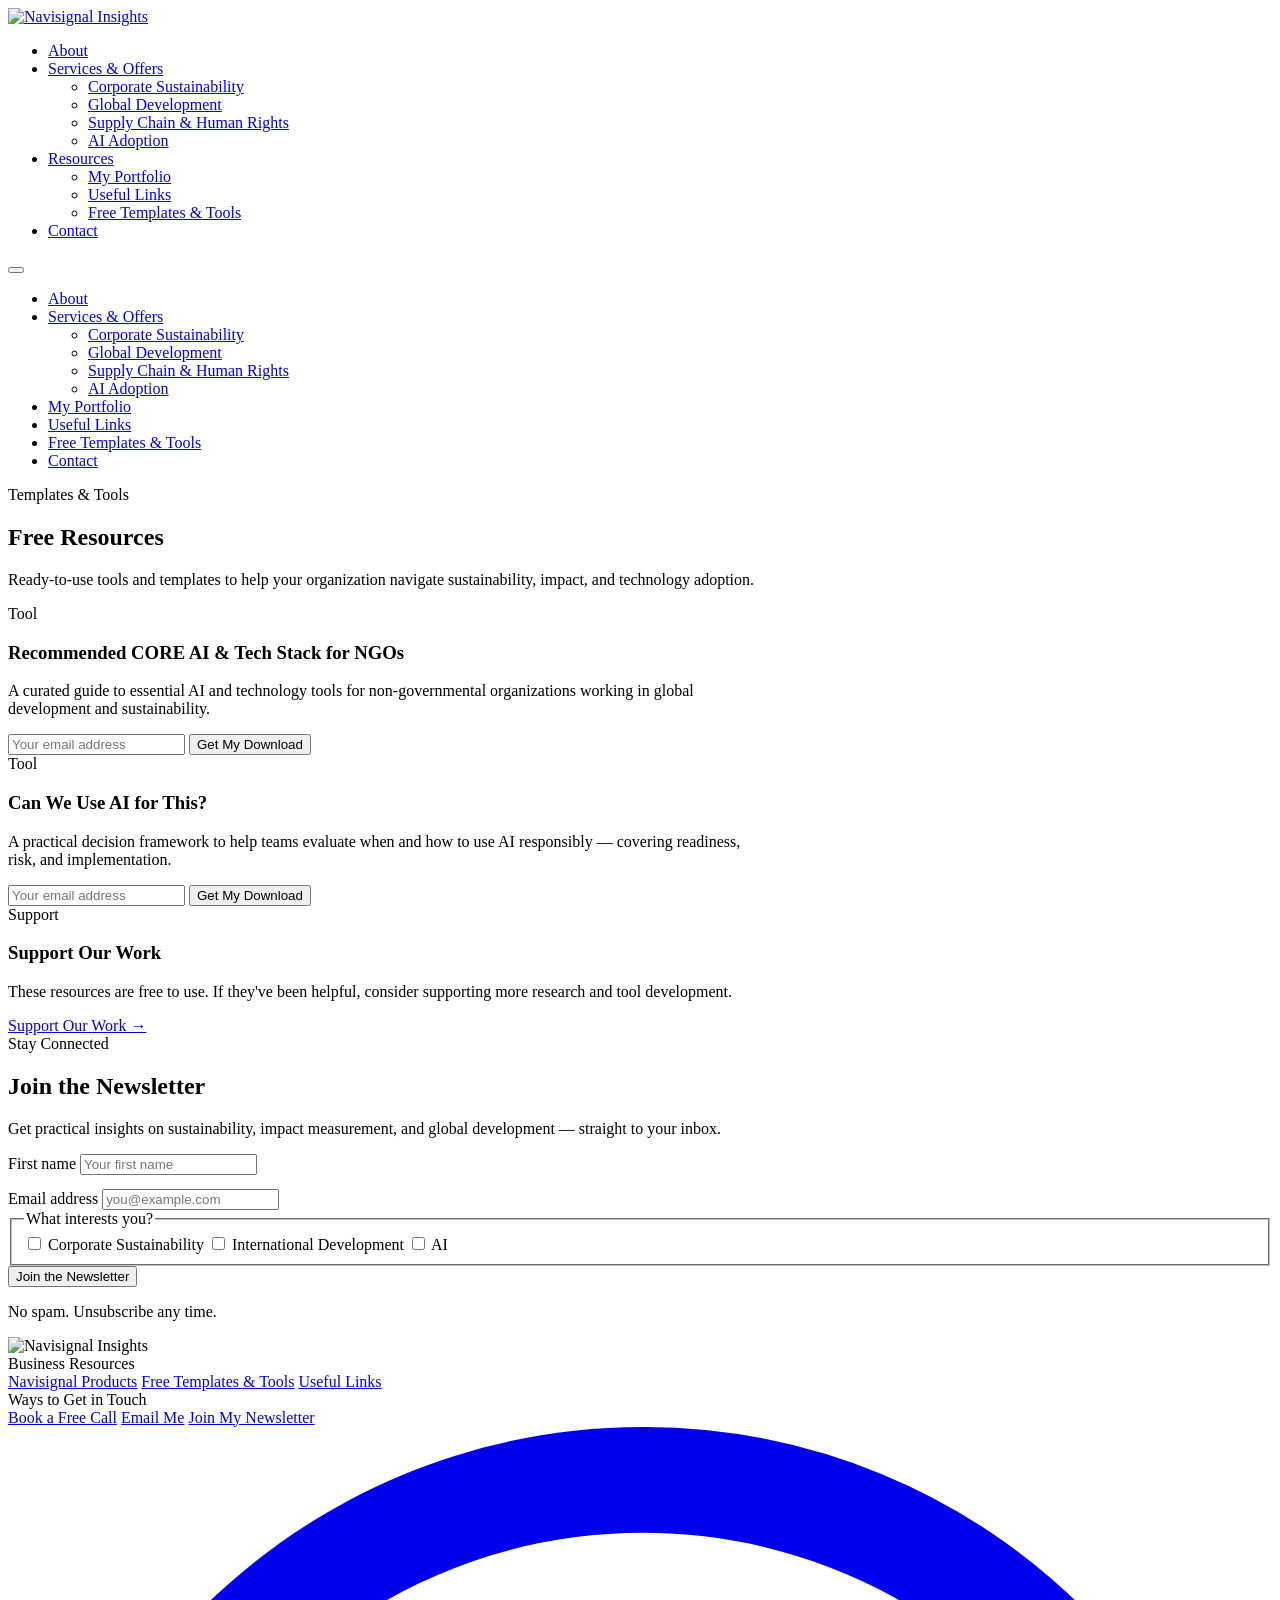
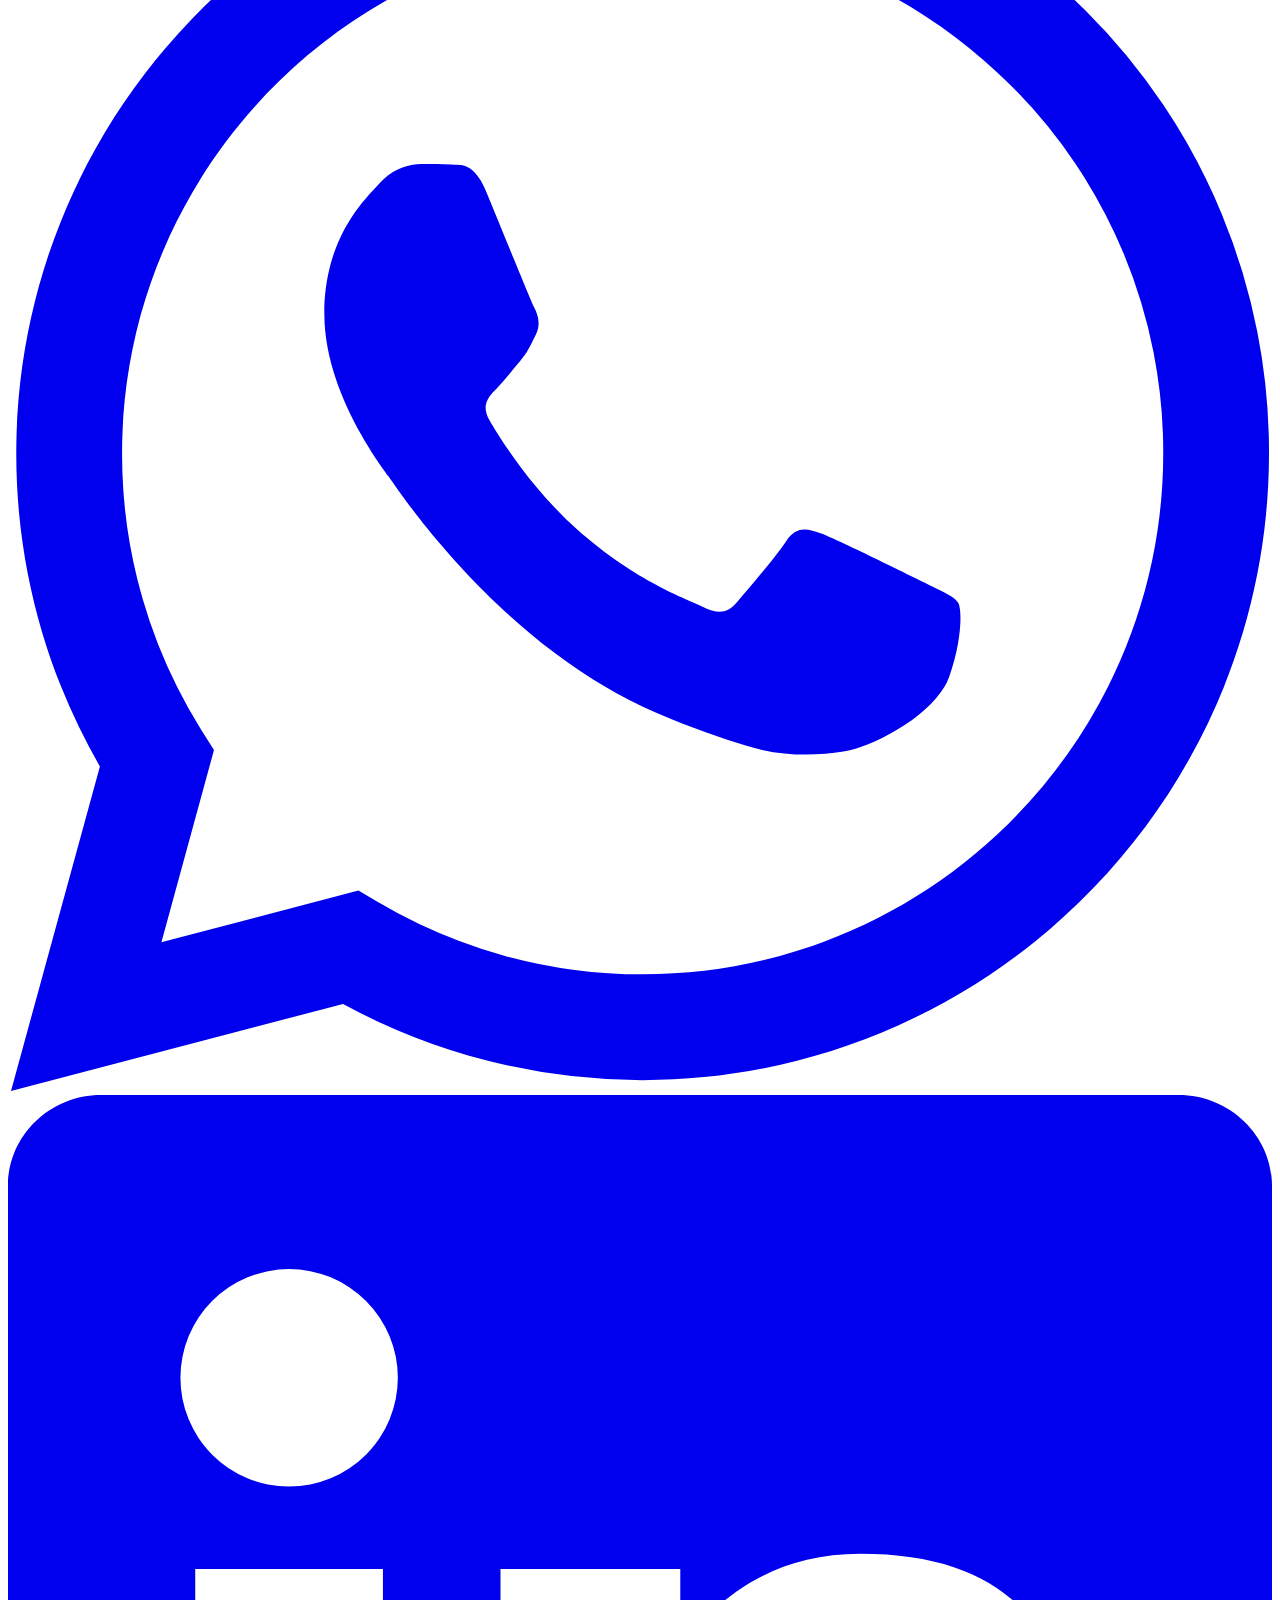
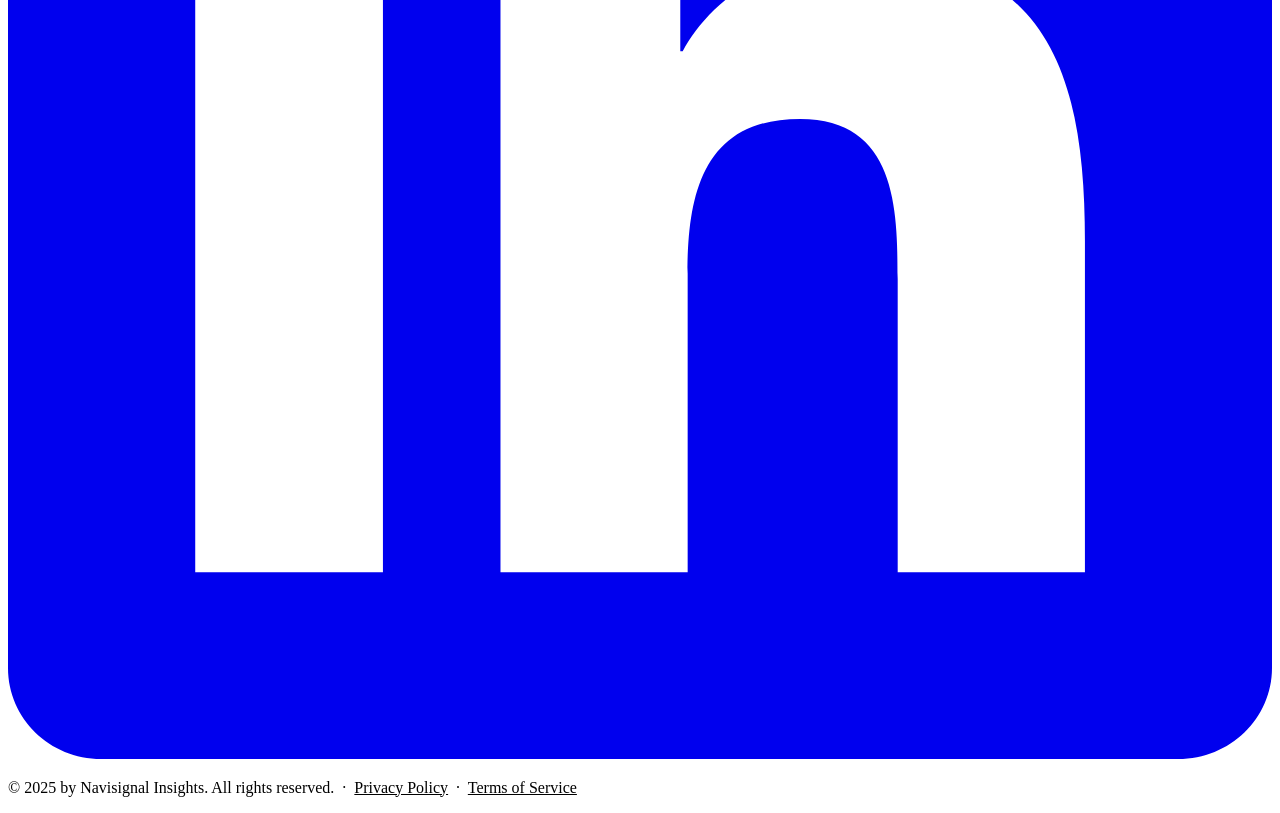
==== free-stuff.html @ 970eef9c "Merge pull request #42 from JGlobetrotter/claude/awesome-albattani-E0vhk Add Schema.org structured d" ====
<!DOCTYPE html>
<html lang="en">
<head>
  <meta charset="UTF-8">
  <link rel="icon" href="assets/navisignal-icon.png" type="image/png">
  <meta name="viewport" content="width=device-width, initial-scale=1.0">
  <title>Free Templates &amp; Tools | Navisignal Insights</title>
  <meta name="description" content="Free sustainability and social impact templates and tools from Navisignal Insights — guides, frameworks, and newsletter.">
  <link rel="canonical" href="https://navisignalinsights.com/free-stuff.html">
  <meta property="og:type" content="website">
  <meta property="og:site_name" content="Navisignal Insights">
  <meta property="og:title" content="Free Templates &amp; Tools | Navisignal Insights">
  <meta property="og:description" content="Free sustainability and social impact templates and tools from Navisignal Insights — guides, frameworks, and newsletter.">
  <meta property="og:url" content="https://navisignalinsights.com/free-stuff.html">
  <meta property="og:image" content="https://navisignalinsights.com/assets/navisignal-banner.png">
  <meta name="twitter:card" content="summary_large_image">
  <meta name="twitter:title" content="Free Templates &amp; Tools | Navisignal Insights">
  <meta name="twitter:description" content="Free sustainability and social impact templates and tools from Navisignal Insights — guides, frameworks, and newsletter.">
  <meta name="twitter:image" content="https://navisignalinsights.com/assets/navisignal-banner.png">
  <meta name="robots" content="index, follow">
  <script type="application/ld+json">
  {
    "@context": "https://schema.org",
    "@type": "CollectionPage",
    "name": "Free Templates & Tools | Navisignal Insights",
    "url": "https://navisignalinsights.com/free-stuff.html",
    "description": "Free sustainability and social impact templates and tools from Navisignal Insights — guides, frameworks, and newsletter.",
    "author": {
      "@type": "Person",
      "name": "Joelle Petrus",
      "url": "https://navisignalinsights.com/about.html"
    },
    "hasPart": [
      {
        "@type": "DigitalDocument",
        "name": "Recommended CORE AI & Tech Stack for NGOs",
        "description": "A curated guide to essential AI and technology tools for non-governmental organizations working in global development and sustainability.",
        "isAccessibleForFree": true,
        "provider": { "@type": "ProfessionalService", "name": "Navisignal Insights" }
      },
      {
        "@type": "DigitalDocument",
        "name": "Can We Use AI for This?",
        "description": "A practical decision framework to help teams evaluate when and how to use AI responsibly — covering readiness, risk, and implementation.",
        "isAccessibleForFree": true,
        "provider": { "@type": "ProfessionalService", "name": "Navisignal Insights" }
      }
    ]
  }
  </script>
  <link rel="preconnect" href="https://fonts.googleapis.com">
  <link rel="preconnect" href="https://fonts.gstatic.com" crossorigin>
  <link href="https://fonts.googleapis.com/css2?family=Inter:wght@300;400;500;600;700;800;900&family=Merriweather:ital,wght@0,300;0,400;0,700;1,300;1,400&display=swap" rel="stylesheet">
  <link rel="stylesheet" href="css/styles.css">
  <script src="https://navisignal.kit.com/commerce.js" async defer></script>
  <script src="https://f.convertkit.com/ckjs/ck.5.js"></script>
</head>
<body>

  <!-- Navigation -->
  <nav class="navbar" id="navbar">
    <div class="nav-inner">
      <a href="index.html" class="nav-logo">
        <img src="assets/navisignal-banner.png" class="nav-logo-banner-img" alt="Navisignal Insights">
      </a>
      <ul class="nav-links">
        <li><a href="about.html">About</a></li>
        <li class="nav-item">
          <a href="services.html" class="dropdown-toggle" aria-expanded="false">Services &amp; Offers</a>
          <ul class="dropdown-menu">
            <li><a href="services.html#sustainability">Corporate Sustainability</a></li>
            <li><a href="services.html#development">Global Development</a></li>
            <li><a href="services.html#development">Supply Chain &amp; Human Rights</a></li>
            <li><a href="services.html#ai-adoption">AI Adoption</a></li>
          </ul>
        </li>
        <li class="nav-item">
          <a href="#" class="dropdown-toggle" aria-expanded="false">Resources</a>
          <ul class="dropdown-menu">
            <li><a href="portfolio.html">My Portfolio</a></li>
            <li><a href="useful-links.html">Useful Links</a></li>
            <li><a href="free-stuff.html" class="active">Free Templates &amp; Tools</a></li>
          </ul>
        </li>
        <li><a href="contact.html" class="nav-cta">Contact</a></li>
      </ul>
      <button class="nav-toggle" id="navToggle" aria-label="Toggle navigation">
        <span></span><span></span><span></span>
      </button>
    </div>
  </nav>

  <!-- Mobile Nav -->
  <div class="nav-overlay" id="navOverlay">
    <ul class="nav-links">
      <li><a href="about.html">About</a></li>
      <li class="nav-item">
          <a href="services.html" class="dropdown-toggle" aria-expanded="false">Services &amp; Offers</a>
          <ul class="dropdown-menu">
            <li><a href="services.html#sustainability">Corporate Sustainability</a></li>
            <li><a href="services.html#development">Global Development</a></li>
            <li><a href="services.html#development">Supply Chain &amp; Human Rights</a></li>
            <li><a href="services.html#ai-adoption">AI Adoption</a></li>
          </ul>
        </li>
      <li><a href="portfolio.html">My Portfolio</a></li>
      <li><a href="useful-links.html">Useful Links</a></li>
      <li><a href="free-stuff.html">Free Templates &amp; Tools</a></li>
      <li><a href="contact.html">Contact</a></li>
    </ul>
  </div>

  <!-- Templates & Tools -->
  <section class="section" id="templates">
    <div class="container" style="max-width:760px;">
      <div class="section-label">Templates &amp; Tools</div>
      <h2>Free Resources</h2>
      <p>Ready-to-use tools and templates to help your organization navigate sustainability, impact, and technology adoption.</p>
      <div class="resource-list">

        <div class="resource-item">
          <div class="resource-info">
            <div class="section-label">Tool</div>
            <h3>Recommended CORE AI &amp; Tech Stack for NGOs</h3>
            <p>A curated guide to essential AI and technology tools for non-governmental organizations working in global development and sustainability.</p>
          </div>
          <form class="kit-resource-form" action="https://app.kit.com/forms/9474837/subscriptions" method="post">
            <input type="email" name="email_address" placeholder="Your email address" required>
            <button type="submit" class="btn btn-navy">Get My Download</button>
          </form>
        </div>

        <div class="resource-item">
          <div class="resource-info">
            <div class="section-label">Tool</div>
            <h3>Can We Use AI for This?</h3>
            <p>A practical decision framework to help teams evaluate when and how to use AI responsibly — covering readiness, risk, and implementation.</p>
          </div>
          <form class="kit-resource-form" action="https://app.kit.com/forms/9474269/subscriptions" method="post">
            <input type="hidden" name="tags[]" value="19714394">
            <input type="email" name="email_address" placeholder="Your email address" required>
            <button type="submit" class="btn btn-navy">Get My Download</button>
          </form>
        </div>

        <div class="resource-item">
          <div class="resource-info">
            <div class="section-label">Support</div>
            <h3>Support Our Work</h3>
            <p>These resources are free to use. If they've been helpful, consider supporting more research and tool development.</p>
          </div>
          <a class="convertkit-button btn-white" href="https://navisignal.kit.com/products/navisignal?step=checkout" data-commerce>Support Our Work →</a>
        </div>

      </div>
    </div>
  </section>

  <!-- Newsletter -->
  <section class="newsletter-split" id="newsletter">
    <div class="newsletter-split-inner">

      <!-- Left: Copy + Form -->
      <div class="newsletter-split-left">
        <div class="section-label">Stay Connected</div>
        <h2>Join the Newsletter</h2>
        <p>Get practical insights on sustainability, impact measurement, and global development — straight to your inbox.</p>
        <form class="newsletter-form-wrap" action="https://app.kit.com/forms/9472170/subscriptions" method="post">
          <div class="form-group">
            <label for="fs-name">First name</label>
            <input type="text" id="fs-name" name="fields[first_name]" placeholder="Your first name" autocomplete="given-name">
          </div>
          <div class="form-group" style="margin-top:14px;">
            <label for="fs-email">Email address</label>
            <input type="email" id="fs-email" name="email_address" placeholder="you@example.com" autocomplete="email" required>
          </div>
          <fieldset class="form-tags">
            <legend>What interests you?</legend>
            <div class="form-tags-options">
              <label class="form-tag-option"><input type="checkbox" name="tags[]" value="15916330"> Corporate Sustainability</label>
              <label class="form-tag-option"><input type="checkbox" name="tags[]" value="19658098"> International Development</label>
              <label class="form-tag-option"><input type="checkbox" name="tags[]" value="19714377"> AI</label>
            </div>
          </fieldset>
          <button type="submit" class="btn btn-primary newsletter-submit">Join the Newsletter</button>
          <p class="form-note" style="margin-top:1rem;">No spam. Unsubscribe any time.</p>
        </form>
      </div>

      <!-- Right: Brand Icon -->
      <div class="newsletter-split-right">
        <img src="assets/Navi icon white.png" alt="Navisignal Insights" class="newsletter-brand-icon">
      </div>

    </div>
  </section>

  <!-- Footer -->
  <footer class="footer">
    <div class="footer-inner">
      <div class="footer-top-grid">
        <div>
          <div class="footer-rule"></div>
          <div class="footer-col-heading">Business Resources</div>
          <div class="footer-btn-list">
            <a href="https://navisignal.app" target="_blank" rel="noopener" class="btn btn-dark">Navisignal Products</a>
            <a href="free-stuff.html"   class="btn btn-dark">Free Templates &amp; Tools</a>
            <a href="useful-links.html" class="btn btn-dark">Useful Links</a>
          </div>
        </div>
        <div>
          <div class="footer-rule"></div>
          <div class="footer-col-heading">Ways to Get in Touch</div>
          <div class="footer-btn-list">
            <a href="https://meetings-na2.hubspot.com/joelle-petrus?uuid=69f3a4a6-a9e7-40e0-9b97-94e263d80967" target="_blank" rel="noopener" class="btn btn-dark">Book a Free Call</a>
            <a href="mailto:hello@navisignal.app" class="btn btn-dark">Email Me</a>
            <a href="free-stuff.html#newsletter" class="btn btn-dark">Join My Newsletter</a>
          </div>
          <div class="footer-social-row">
            <a href="https://wa.me/12026742263" target="_blank" rel="noopener" class="social-icon-link" aria-label="WhatsApp">
              <svg viewBox="0 0 24 24" fill="currentColor"><path d="M17.472 14.382c-.297-.149-1.758-.867-2.03-.967-.273-.099-.471-.148-.67.15-.197.297-.767.966-.94 1.164-.173.199-.347.223-.644.075-.297-.15-1.255-.463-2.39-1.475-.883-.788-1.48-1.761-1.653-2.059-.173-.297-.018-.458.13-.606.134-.133.298-.347.446-.52.149-.174.198-.298.298-.497.099-.198.05-.371-.025-.52-.075-.149-.669-1.612-.916-2.207-.242-.579-.487-.5-.669-.51-.173-.008-.371-.01-.57-.01-.198 0-.52.074-.792.372-.272.297-1.04 1.016-1.04 2.479 0 1.462 1.065 2.875 1.213 3.074.149.198 2.096 3.2 5.077 4.487.709.306 1.262.489 1.694.625.712.227 1.36.195 1.871.118.571-.085 1.758-.719 2.006-1.413.248-.694.248-1.289.173-1.413-.074-.124-.272-.198-.57-.347m-5.421 7.403h-.004a9.87 9.87 0 01-5.031-1.378l-.361-.214-3.741.982.998-3.648-.235-.374a9.86 9.86 0 01-1.51-5.26c.001-5.45 4.436-9.884 9.888-9.884 2.64 0 5.122 1.03 6.988 2.898a9.825 9.825 0 012.893 6.994c-.003 5.45-4.437 9.884-9.885 9.884m8.413-18.297A11.815 11.815 0 0012.05 0C5.495 0 .16 5.335.157 11.892c0 2.096.547 4.142 1.588 5.945L.057 24l6.305-1.654a11.882 11.882 0 005.683 1.448h.005c6.554 0 11.890-5.335 11.893-11.893a11.821 11.821 0 00-3.48-8.413Z"/></svg>
            </a>
            <a href="https://www.linkedin.com/in/joellepetrus/" target="_blank" rel="noopener" class="social-icon-link" aria-label="LinkedIn">
              <svg viewBox="0 0 24 24" fill="currentColor"><path d="M20.447 20.452h-3.554v-5.569c0-1.328-.027-3.037-1.852-3.037-1.853 0-2.136 1.445-2.136 2.939v5.667H9.351V9h3.414v1.561h.046c.477-.9 1.637-1.85 3.37-1.85 3.601 0 4.267 2.37 4.267 5.455v6.286zM5.337 7.433a2.062 2.062 0 01-2.063-2.065 2.064 2.064 0 112.063 2.065zm1.782 13.019H3.555V9h3.564v11.452zM22.225 0H1.771C.792 0 0 .774 0 1.729v20.542C0 23.227.792 24 1.771 24h20.451C23.2 24 24 23.227 24 22.271V1.729C24 .774 23.2 0 22.222 0h.003z"/></svg>
            </a>
          </div>
        </div>
      </div>
      <p class="footer-copy">© 2025 by Navisignal Insights. All rights reserved. &nbsp;·&nbsp; <a href="privacy.html" style="color:inherit;text-decoration:underline;">Privacy Policy</a> &nbsp;·&nbsp; <a href="terms.html" style="color:inherit;text-decoration:underline;">Terms of Service</a></p>
    </div>
  </footer>

  <script src="js/main.js"></script>

  <!-- Kit sticky bar: Recommended CORE AI & Tech Stack for NGOs -->
  <form action="https://app.kit.com/forms/9474837/subscriptions" style="background-color:#0A2A43;" class="seva-form formkit-form" method="post" data-sv-form="9474837" data-uid="8840a42d7d" data-format="sticky bar" data-version="5" data-options="{&quot;settings&quot;:{&quot;after_subscribe&quot;:{&quot;action&quot;:&quot;message&quot;,&quot;success_message&quot;:&quot;Success! Your download is on its way — check your email.&quot;,&quot;redirect_url&quot;:&quot;&quot;},&quot;analytics&quot;:{&quot;google&quot;:null,&quot;fathom&quot;:null,&quot;facebook&quot;:null,&quot;segment&quot;:null,&quot;pinterest&quot;:null,&quot;sparkloop&quot;:null,&quot;googletagmanager&quot;:null},&quot;modal&quot;:{&quot;trigger&quot;:&quot;timer&quot;,&quot;scroll_percentage&quot;:null,&quot;timer&quot;:5,&quot;devices&quot;:&quot;all&quot;,&quot;show_once_every&quot;:15},&quot;powered_by&quot;:{&quot;show&quot;:false,&quot;url&quot;:&quot;https://kit.com/features/forms?utm_campaign=poweredby&amp;utm_content=form&amp;utm_medium=referral&amp;utm_source=dynamic&quot;},&quot;recaptcha&quot;:{&quot;enabled&quot;:false},&quot;return_visitor&quot;:{&quot;action&quot;:&quot;show&quot;,&quot;custom_content&quot;:&quot;&quot;},&quot;slide_in&quot;:{&quot;display_in&quot;:&quot;bottom_right&quot;,&quot;trigger&quot;:&quot;timer&quot;,&quot;scroll_percentage&quot;:null,&quot;timer&quot;:5,&quot;devices&quot;:&quot;all&quot;,&quot;show_once_every&quot;:15},&quot;sticky_bar&quot;:{&quot;display_in&quot;:&quot;top&quot;,&quot;trigger&quot;:&quot;timer&quot;,&quot;scroll_percentage&quot;:null,&quot;timer&quot;:5,&quot;devices&quot;:&quot;all&quot;,&quot;show_once_every&quot;:15}},&quot;version&quot;:&quot;5&quot;}" min-width="400 500 600 700 800">
    <div class="formkit-container" data-stacked="false">
      <div class="formkit-content" style="color:#ffffff;font-weight:700;" data-element="content"><p>Get the Navisignal Recommended CORE AI &amp; Tech List for NGOs — free.</p></div>
      <div style="color:#ffffff;">
        <ul class="formkit-alert formkit-alert-error" data-element="errors" data-group="alert"></ul>
        <div data-element="fields" style="color:#ffffff;" class="seva-fields formkit-fields">
          <div class="formkit-field">
            <input class="formkit-input" name="email_address" style="color:#444951;border-color:#CBA00B;border-radius:4px;font-weight:700;" aria-label="Email Address" placeholder="Email Address" required="" type="email">
          </div>
          <button data-element="submit" class="formkit-submit" style="color:#0A2A43;background-color:#CBA00B;border-radius:4px;font-weight:700;">
            <div class="formkit-spinner"><div></div><div></div><div></div></div>
            <span>Get It Free</span>
          </button>
        </div>
      </div>
    </div>
    <style>
      .formkit-form[data-uid="8840a42d7d"] *{box-sizing:border-box;}
      .formkit-form[data-uid="8840a42d7d"] .formkit-powered-by-convertkit-container{display:none !important;}
      .formkit-form[data-uid="8840a42d7d"][data-format="modal"]{display:none;}
      .formkit-form[data-uid="8840a42d7d"][data-format="slide in"]{display:none;}
      .formkit-form[data-uid="8840a42d7d"][data-format="sticky bar"]{display:none;}
      .formkit-sticky-bar .formkit-form[data-uid="8840a42d7d"][data-format="sticky bar"]{display:block;}
      .formkit-form[data-uid="8840a42d7d"] .formkit-input,.formkit-form[data-uid="8840a42d7d"] .formkit-select,.formkit-form[data-uid="8840a42d7d"] .formkit-checkboxes{width:100%;}
      .formkit-form[data-uid="8840a42d7d"] .formkit-submit{border:0;cursor:pointer;display:inline-block;text-align:center;font-size:15px;font-weight:700;overflow:hidden;padding:0;position:relative;vertical-align:middle;margin-bottom:15px;}
      .formkit-form[data-uid="8840a42d7d"] .formkit-submit:hover > span,.formkit-form[data-uid="8840a42d7d"] .formkit-submit:focus > span{background-color:rgba(0,0,0,0.08);}
      .formkit-form[data-uid="8840a42d7d"] .formkit-submit > span{display:block;transition:all 300ms ease-in-out;padding:12px 24px;}
      .formkit-form[data-uid="8840a42d7d"] .formkit-input{background:#ffffff;font-size:15px;padding:12px;border:1px solid #e3e3e3;flex:1 0 auto;line-height:1.4;margin:0;transition:border-color ease-out 300ms;}
      .formkit-form[data-uid="8840a42d7d"] .formkit-input:focus{outline:none;border-color:#CBA00B;transition:border-color ease 300ms;}
      .formkit-form[data-uid="8840a42d7d"] .formkit-input::placeholder{color:inherit;opacity:0.8;}
      .formkit-form[data-uid="8840a42d7d"] .formkit-alert{background:#f9fafb;border:1px solid #e3e3e3;border-radius:5px;flex:1 0 auto;list-style:none;margin:25px auto;padding:12px;text-align:center;width:100%;}
      .formkit-form[data-uid="8840a42d7d"] .formkit-alert:empty{display:none;}
      .formkit-form[data-uid="8840a42d7d"] .formkit-alert-success{background:#d3fbeb;border-color:#10bf7a;color:#0c905c;}
      .formkit-form[data-uid="8840a42d7d"] .formkit-alert-error{background:#fde8e2;border-color:#f2643b;color:#ea4110;}
      .formkit-form[data-uid="8840a42d7d"] .formkit-spinner{display:flex;height:0;width:0;margin:0 auto;position:absolute;top:0;left:0;right:0;overflow:hidden;text-align:center;transition:all 300ms ease-in-out;}
      .formkit-form[data-uid="8840a42d7d"] .formkit-spinner > div{margin:auto;width:12px;height:12px;background-color:#fff;opacity:0.3;border-radius:100%;display:inline-block;animation:formkit-bouncedelay-8840a42d7d 1.4s infinite ease-in-out both;}
      .formkit-form[data-uid="8840a42d7d"] .formkit-spinner > div:nth-child(1){animation-delay:-0.32s;}
      .formkit-form[data-uid="8840a42d7d"] .formkit-spinner > div:nth-child(2){animation-delay:-0.16s;}
      .formkit-form[data-uid="8840a42d7d"] .formkit-submit[data-active] .formkit-spinner{opacity:1;height:100%;width:50px;}
      .formkit-form[data-uid="8840a42d7d"] .formkit-submit[data-active] .formkit-spinner ~ span{opacity:0;}
      .formkit-form[data-uid="8840a42d7d"]{box-sizing:border-box;max-width:none !important;padding:15px 45px 0;width:100%;}
      .formkit-form[data-uid="8840a42d7d"] .formkit-container{margin:0 auto;max-width:940px;}
      .formkit-form[data-uid="8840a42d7d"] .formkit-content{flex-grow:1;margin-bottom:20px;margin-right:30px;}
      .formkit-form[data-uid="8840a42d7d"] .formkit-submit > span{padding:9px 12px 10px;}
      .formkit-form[data-uid="8840a42d7d"] .formkit-field{margin:0 0 15px 0;flex:1 0 100%;}
      .formkit-form[data-uid="8840a42d7d"] .formkit-submit{display:block;margin:0 0 15px 0;flex:1 0 100%;width:100%;}
      .formkit-form[data-uid="8840a42d7d"] .formkit-field .formkit-input{box-shadow:0px 1px 2px rgba(0,0,0,0.05);padding:9px 12px;}
      @media screen and (min-width:700px){
        .formkit-form[data-uid="8840a42d7d"] .formkit-container{display:flex;align-items:center;}
        .formkit-form[data-uid="8840a42d7d"] .formkit-content{margin-bottom:15px;}
        .formkit-form[data-uid="8840a42d7d"] .formkit-fields{display:flex;flex-wrap:wrap;margin:0 auto;}
        .formkit-form[data-uid="8840a42d7d"] .formkit-field,.formkit-form[data-uid="8840a42d7d"] .formkit-submit{margin:0 5px 15px;}
        .formkit-form[data-uid="8840a42d7d"] .formkit-field{flex:100 1 auto;}
        .formkit-form[data-uid="8840a42d7d"] .formkit-submit{flex:1 1 auto;width:auto;}
      }
      @keyframes formkit-bouncedelay-8840a42d7d{0%,80%,100%{transform:scale(0);}40%{transform:scale(1);}}
    </style>
  </form>
</body>
</html>
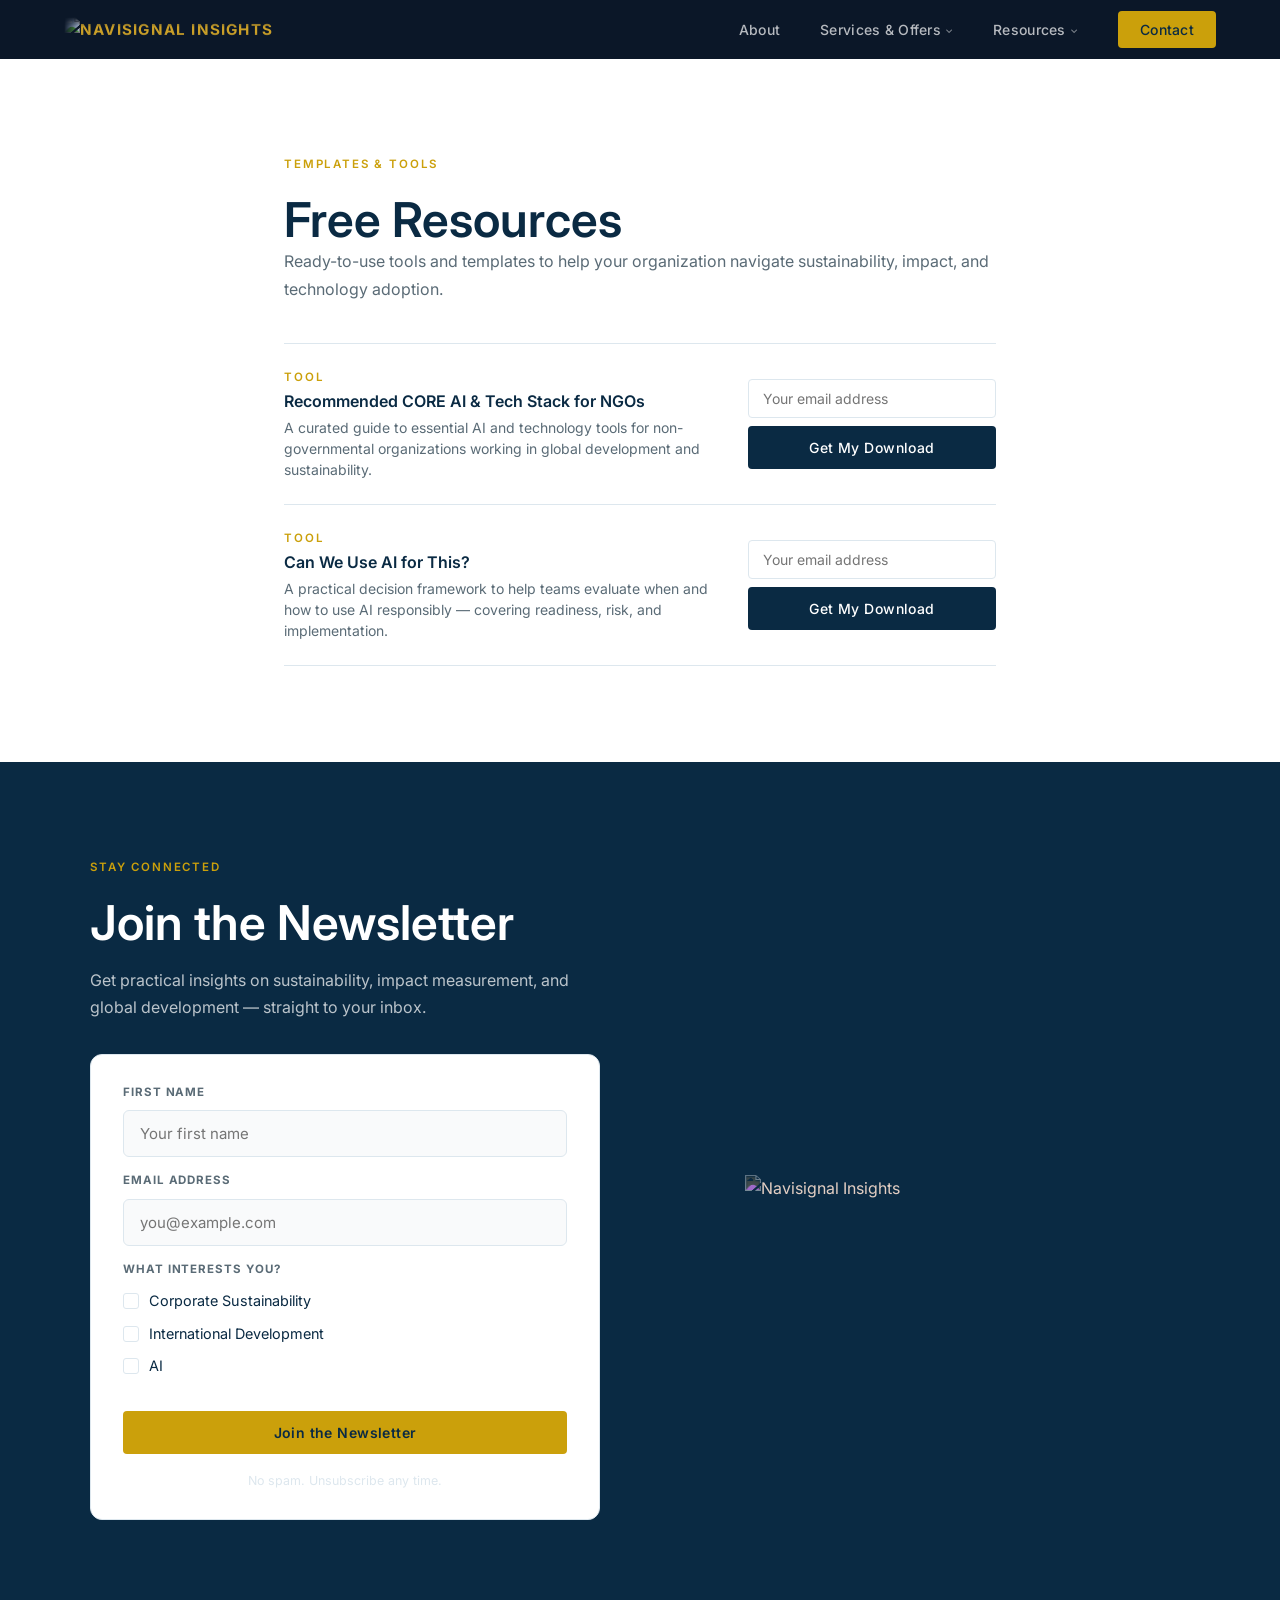
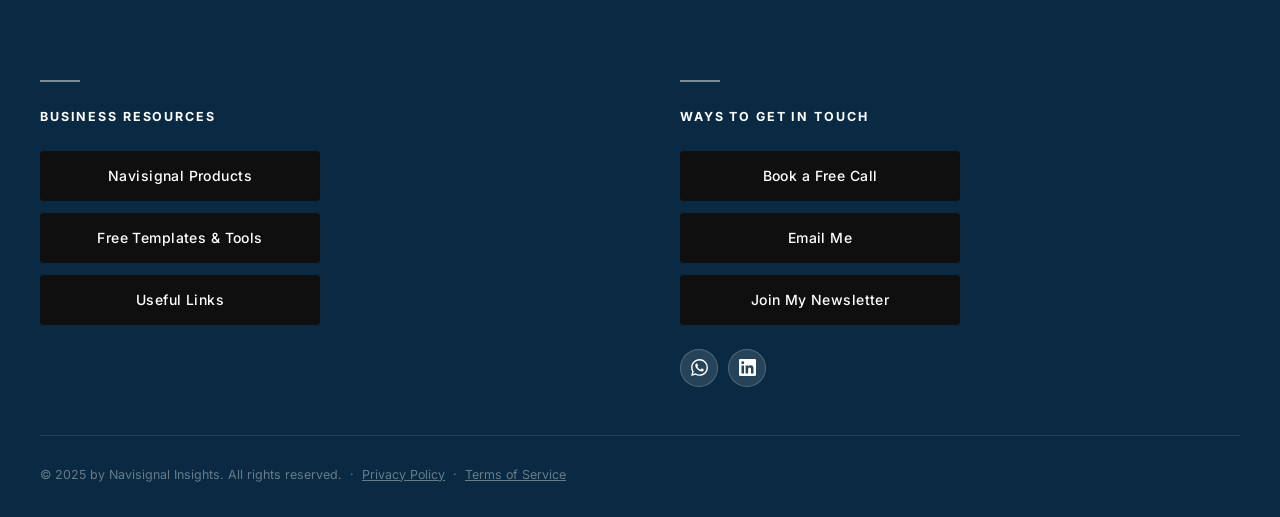
==== commit e5611ca7: "Temporarily hide Support Our Work block on free-stuff page Commented out rather than deleted so it's" ====
--- a/free-stuff.html
+++ b/free-stuff.html
@@ -17,37 +17,6 @@
   <meta name="twitter:title" content="Free Templates &amp; Tools | Navisignal Insights">
   <meta name="twitter:description" content="Free sustainability and social impact templates and tools from Navisignal Insights — guides, frameworks, and newsletter.">
   <meta name="twitter:image" content="https://navisignalinsights.com/assets/navisignal-banner.png">
-  <meta name="robots" content="index, follow">
-  <script type="application/ld+json">
-  {
-    "@context": "https://schema.org",
-    "@type": "CollectionPage",
-    "name": "Free Templates & Tools | Navisignal Insights",
-    "url": "https://navisignalinsights.com/free-stuff.html",
-    "description": "Free sustainability and social impact templates and tools from Navisignal Insights — guides, frameworks, and newsletter.",
-    "author": {
-      "@type": "Person",
-      "name": "Joelle Petrus",
-      "url": "https://navisignalinsights.com/about.html"
-    },
-    "hasPart": [
-      {
-        "@type": "DigitalDocument",
-        "name": "Recommended CORE AI & Tech Stack for NGOs",
-        "description": "A curated guide to essential AI and technology tools for non-governmental organizations working in global development and sustainability.",
-        "isAccessibleForFree": true,
-        "provider": { "@type": "ProfessionalService", "name": "Navisignal Insights" }
-      },
-      {
-        "@type": "DigitalDocument",
-        "name": "Can We Use AI for This?",
-        "description": "A practical decision framework to help teams evaluate when and how to use AI responsibly — covering readiness, risk, and implementation.",
-        "isAccessibleForFree": true,
-        "provider": { "@type": "ProfessionalService", "name": "Navisignal Insights" }
-      }
-    ]
-  }
-  </script>
   <link rel="preconnect" href="https://fonts.googleapis.com">
   <link rel="preconnect" href="https://fonts.gstatic.com" crossorigin>
   <link href="https://fonts.googleapis.com/css2?family=Inter:wght@300;400;500;600;700;800;900&family=Merriweather:ital,wght@0,300;0,400;0,700;1,300;1,400&display=swap" rel="stylesheet">
@@ -143,6 +112,7 @@
           </form>
         </div>
 
+        <!--
         <div class="resource-item">
           <div class="resource-info">
             <div class="section-label">Support</div>
@@ -151,6 +121,7 @@
           </div>
           <a class="convertkit-button btn-white" href="https://navisignal.kit.com/products/navisignal?step=checkout" data-commerce>Support Our Work →</a>
         </div>
+        -->
 
       </div>
     </div>
--- a/css/styles.css
+++ b/css/styles.css
@@ -0,0 +1,1259 @@
+/* ==============================================
+   Navisignal Insights — Main Stylesheet
+   ============================================== */
+
+@import url('https://fonts.googleapis.com/css2?family=Inter:wght@300;400;500;600;700;800;900&family=Merriweather:ital,wght@0,300;0,400;0,700;1,300;1,400&display=swap');
+
+:root {
+  --navy:       #0A2A43;   /* Primary Navy */
+  --midnight:   #001C34;   /* Darker Navy — gradients, dividers */
+  --teal:       #CBA00B;   /* Repurposed → Star Gold (links, interactive) */
+  --teal-light: #E5BA20;   /* Gold hover state */
+  --gold:       #CBA00B;   /* Star Gold — focal points, CTAs */
+  --gold-light: #E5BA20;   /* Lighter gold */
+  --steel:      #5A6B76;   /* Steel Grey — secondary text, diagram lines */
+  --mist:       #DDE7EE;   /* Mist Blue — chart highlights, subtle bg */
+  --bg:         #F9FAFB;   /* Off-white — primary light bg */
+  --bg-white:   #FFFFFF;
+  --text:       #0A2A43;   /* Navy */
+  --text-muted: #5A6B76;   /* Steel Grey */
+  --text-light: #DDE7EE;   /* Mist Blue */
+  --border:     #DDE7EE;   /* Mist Blue */
+  --shadow:     0 2px 20px rgba(10,42,67,0.08);
+  --shadow-lg:  0 8px 40px rgba(10,42,67,0.12);
+  --radius:     4px;
+  --radius-lg:  12px;
+  --transition: 0.25s ease;
+  --max-width:  1200px;
+}
+
+*, *::before, *::after { margin: 0; padding: 0; box-sizing: border-box; }
+html { scroll-behavior: smooth; }
+
+body {
+  font-family: 'Inter', sans-serif;
+  font-size: 16px;
+  line-height: 1.7;
+  color: var(--text);
+  background: var(--bg-white);
+  -webkit-font-smoothing: antialiased;
+}
+
+h1, h2, h3, h4, h5 {
+  font-family: 'Inter', sans-serif;
+  line-height: 1.2;
+  color: var(--navy);
+}
+h1 { font-size: clamp(2.5rem, 5vw, 4rem); font-weight: 700; letter-spacing: -0.01em; }
+h2 { font-size: clamp(2rem, 4vw, 3rem);   font-weight: 600; }
+h3 { font-size: clamp(1.3rem, 2vw, 1.75rem); font-weight: 600; }
+h4 { font-size: 1.1rem; font-weight: 600; }
+
+blockquote, .pullout {
+  font-family: 'Merriweather', Georgia, serif;
+  font-weight: 300;
+  font-style: italic;
+  line-height: 1.8;
+}
+
+p { margin-bottom: 1.25rem; color: var(--text-muted); }
+p:last-child { margin-bottom: 0; }
+a { color: var(--teal); text-decoration: none; transition: color var(--transition); }
+a:hover { color: var(--teal-light); }
+
+.container { max-width: var(--max-width); margin: 0 auto; padding: 0 24px; }
+.section    { padding: 96px 24px; }
+.section-light { background: var(--bg); }
+
+.section-label {
+  font-family: 'Inter', sans-serif;
+  font-size: 0.72rem;
+  font-weight: 600;
+  letter-spacing: 0.16em;
+  text-transform: uppercase;
+  color: var(--gold);
+  margin-bottom: 1rem;
+}
+.section-title    { margin-bottom: 1.25rem; }
+.section-subtitle { font-size: 1.0625rem; max-width: 580px; margin-bottom: 3rem; }
+
+.divider { width: 48px; height: 3px; background: var(--gold); margin: 1.5rem 0; }
+
+/* ── Buttons ─────────────────────────────────── */
+.btn {
+  display: inline-flex;
+  align-items: center;
+  gap: 0.5rem;
+  padding: 13px 30px;
+  border-radius: var(--radius);
+  font-family: 'Inter', sans-serif;
+  font-size: 0.875rem;
+  font-weight: 500;
+  letter-spacing: 0.03em;
+  text-decoration: none;
+  transition: all var(--transition);
+  cursor: pointer;
+  border: none;
+}
+.btn-primary  { background: var(--gold); color: var(--navy); font-weight: 600; }
+.btn-primary:hover { background: var(--gold-light); color: var(--navy); transform: translateY(-1px); box-shadow: 0 4px 16px rgba(203,160,11,0.35); }
+.btn-outline  { background: transparent; color: var(--navy); border: 1.5px solid var(--navy); }
+.btn-outline:hover { background: var(--navy); color: white; }
+.btn-outline-white { background: transparent; color: white; border: 1.5px solid rgba(255,255,255,0.55); }
+.btn-outline-white:hover { background: var(--gold); color: var(--navy); border-color: var(--gold); }
+
+/* ── Navigation ──────────────────────────────── */
+.navbar {
+  position: sticky; top: 0; left: 0; right: 0; z-index: 1000;
+  background: #0B1728;
+  border-bottom: none;
+  transition: all var(--transition);
+}
+.navbar.scrolled { box-shadow: 0 2px 24px rgba(0,0,0,0.35); }
+
+.nav-inner {
+  max-width: var(--max-width); margin: 0 auto; padding: 16px 24px;
+  display: flex; align-items: center; justify-content: space-between;
+}
+
+.nav-logo {
+  display: flex; align-items: center; gap: 10px;
+  font-family: 'Inter', sans-serif;
+  font-size: 0.95rem; font-weight: 700;
+  letter-spacing: 0.08em; text-transform: uppercase;
+  text-decoration: none;
+}
+.nav-logo-mark { width: 30px; height: 30px; flex-shrink: 0; }
+.nav-logo-banner-img {
+  width: 44vw; height: auto; display: block; max-width: 640px;
+  mix-blend-mode: lighten;
+  -webkit-mask-image: linear-gradient(to right, transparent, black 18px, black calc(100% - 18px), transparent),
+                      linear-gradient(to bottom, transparent, black 10px, black calc(100% - 10px), transparent);
+  -webkit-mask-composite: source-in;
+  mask-image: linear-gradient(to right, transparent, black 18px, black calc(100% - 18px), transparent),
+              linear-gradient(to bottom, transparent, black 10px, black calc(100% - 10px), transparent);
+  mask-composite: intersect;
+}
+.nav-logo-wordmark { display: flex; flex-direction: column; line-height: 1.1; }
+.nav-logo-wordmark strong { font-size: 0.95rem; font-weight: 700; letter-spacing: 0.1em; color: white; }
+.nav-logo-wordmark span { font-size: 0.6rem; font-weight: 500; letter-spacing: 0.18em; color: var(--gold); }
+.nav-logo:hover .nav-logo-wordmark strong { color: var(--gold); }
+
+.nav-links { display: flex; align-items: center; gap: 2.5rem; list-style: none; }
+.nav-links a { font-size: 0.875rem; font-weight: 500; color: rgba(255,255,255,0.7); letter-spacing: 0.02em; }
+.nav-links a:hover, .nav-links a.active { color: var(--gold); }
+.nav-cta { background: var(--gold); color: var(--navy) !important; padding: 10px 22px; border-radius: var(--radius); font-weight: 600; }
+.nav-cta:hover { background: var(--gold-light) !important; color: var(--navy) !important; }
+
+.nav-toggle {
+  display: none; flex-direction: column; gap: 5px;
+  background: none; border: none; cursor: pointer; padding: 4px;
+}
+.nav-toggle span { display: block; width: 24px; height: 2px; background: white; transition: all var(--transition); }
+.nav-toggle.open span:nth-child(1) { transform: rotate(45deg) translate(5px, 5px); }
+.nav-toggle.open span:nth-child(2) { opacity: 0; }
+.nav-toggle.open span:nth-child(3) { transform: rotate(-45deg) translate(5px, -5px); }
+
+.nav-overlay {
+  display: none; position: fixed; top: 0; left: 0; right: 0; bottom: 0;
+  background: var(--navy); z-index: 999; padding: 80px 24px 32px; overflow-y: auto;
+}
+.nav-overlay.open { display: block; }
+.nav-overlay .nav-links { display: flex; flex-direction: column; align-items: start; gap: 0; }
+.nav-overlay .nav-links li { width: 100%; border-bottom: 1px solid rgba(255,255,255,0.1); }
+.nav-overlay .nav-links a { display: block; padding: 18px 0; font-size: 1.1rem; color: rgba(255,255,255,0.8); }
+.nav-overlay .nav-links a:hover { color: var(--gold); }
+.nav-overlay .nav-cta { margin-top: 24px; display: inline-flex; }
+
+/* ── Hero ────────────────────────────────────── */
+.hero {
+  padding: 160px 24px 100px; background: var(--bg);
+  position: relative; overflow: hidden;
+}
+.hero::before {
+  content: ''; position: absolute; top: -80px; right: -150px;
+  width: 650px; height: 650px;
+  background: radial-gradient(circle, rgba(42,63,89,0.07) 0%, transparent 70%);
+  pointer-events: none;
+}
+.hero-inner {
+  max-width: var(--max-width); margin: 0 auto;
+  display: grid; grid-template-columns: 1fr 1fr; gap: 64px; align-items: center;
+}
+.hero-label { font-size: 0.72rem; font-weight: 600; letter-spacing: 0.16em; text-transform: uppercase; color: var(--teal); margin-bottom: 1.5rem; }
+.hero h1 { margin-bottom: 1.5rem; }
+.hero h1 em { font-style: italic; color: var(--teal); }
+.hero-desc { font-size: 1.0625rem; line-height: 1.8; margin-bottom: 2.5rem; max-width: 500px; }
+.hero-actions { display: flex; gap: 1rem; flex-wrap: wrap; }
+
+.hero-card {
+  background: white; border-radius: var(--radius-lg); padding: 40px;
+  box-shadow: var(--shadow-lg); max-width: 360px; width: 100%;
+}
+.hero-card-label { font-size: 0.68rem; font-weight: 700; letter-spacing: 0.15em; text-transform: uppercase; color: var(--text-muted); margin-bottom: 1.5rem; }
+.hero-stat { display: flex; align-items: baseline; gap: 10px; margin-bottom: 20px; padding-bottom: 20px; border-bottom: 1px solid var(--border); }
+.hero-stat:last-child { border-bottom: none; margin-bottom: 0; padding-bottom: 0; }
+.hero-stat-num { font-family: 'Space Grotesk', sans-serif; font-size: 3rem; font-weight: 500; color: var(--navy); line-height: 1; }
+.hero-stat-num sup { font-size: 1.2rem; }
+.hero-stat-text { font-size: 0.85rem; color: var(--text-muted); line-height: 1.4; }
+
+/* ── Stats Bar ───────────────────────────────── */
+.stats-bar { background: var(--navy); padding: 48px 24px; }
+.stats-inner {
+  max-width: var(--max-width); margin: 0 auto;
+  display: grid; grid-template-columns: repeat(4,1fr); gap: 32px; text-align: center;
+}
+.stat-num { font-family: 'Space Grotesk', sans-serif; font-size: 3.25rem; font-weight: 500; color: var(--gold); line-height: 1; margin-bottom: 0.5rem; }
+.stat-label { font-size: 0.8rem; color: rgba(255,255,255,0.6); letter-spacing: 0.05em; }
+
+/* ── Service Cards ───────────────────────────── */
+.services-grid { display: grid; grid-template-columns: repeat(3,1fr); gap: 24px; margin-top: 3rem; }
+.service-card {
+  background: white; border-radius: var(--radius-lg); padding: 36px;
+  border: 1px solid var(--border); transition: all var(--transition);
+}
+.service-card:hover { border-color: var(--teal); box-shadow: var(--shadow-lg); transform: translateY(-4px); }
+.service-icon {
+  width: 50px; height: 50px; border-radius: 10px;
+  background: rgba(42,63,89,0.1); display: flex; align-items: center; justify-content: center;
+  margin-bottom: 1.5rem; font-size: 1.4rem;
+}
+.service-card h3 { font-size: 1.2rem; margin-bottom: 0.75rem; }
+.service-card p { font-size: 0.9rem; margin-bottom: 1.25rem; }
+.service-link { font-size: 0.85rem; font-weight: 500; color: var(--teal); display: inline-flex; align-items: center; gap: 4px; }
+.service-link::after { content: '→'; transition: transform var(--transition); }
+.service-card:hover .service-link::after { transform: translateX(4px); }
+
+/* ── About (home section) ────────────────────── */
+.about-grid { display: grid; grid-template-columns: 1fr 1fr; gap: 80px; align-items: center; }
+.about-image { border-radius: var(--radius-lg); overflow: hidden; }
+.about-image-placeholder {
+  width: 100%; aspect-ratio: 4/5;
+  background: linear-gradient(135deg, #0A1C2E 0%, #2A3F59 100%);
+  display: flex; flex-direction: column; align-items: center; justify-content: center;
+  color: white; border-radius: var(--radius-lg);
+}
+.about-image-placeholder .initials { font-family: 'Space Grotesk', sans-serif; font-size: 5rem; font-weight: 300; opacity: 0.9; margin-bottom: 0.75rem; }
+.about-image-placeholder .name { font-size: 0.85rem; letter-spacing: 0.1em; text-transform: uppercase; opacity: 0.65; }
+
+.credentials { display: grid; grid-template-columns: 1fr 1fr; gap: 12px; margin: 2rem 0; }
+.credential-item { background: var(--bg-white); border: 1px solid var(--border); border-radius: 8px; padding: 16px; }
+.credential-item strong { display: block; font-size: 0.72rem; font-weight: 700; letter-spacing: 0.1em; text-transform: uppercase; color: var(--teal); margin-bottom: 4px; }
+.credential-item span { font-size: 0.85rem; color: var(--text-muted); }
+
+/* ── Navisignal ──────────────────────────────── */
+.navisignal {
+  background: linear-gradient(135deg, #0A1C2E 0%, #2A3F59 100%);
+  padding: 96px 24px; color: white; position: relative; overflow: hidden;
+}
+.navisignal::before {
+  content: ''; position: absolute; top: -50%; right: -10%;
+  width: 600px; height: 600px; border-radius: 50%;
+  background: rgba(255,255,255,0.03); pointer-events: none;
+}
+.navisignal-inner { max-width: var(--max-width); margin: 0 auto; display: grid; grid-template-columns: 1fr 1fr; gap: 80px; align-items: center; }
+.navisignal .section-label { color: var(--gold-light); }
+.navisignal h2 { color: white; }
+.navisignal > .navisignal-inner > div > p { color: rgba(255,255,255,0.75); }
+.navisignal-tagline { font-family: 'Space Grotesk', sans-serif; font-size: 1.5rem; font-weight: 300; font-style: italic; color: rgba(255,255,255,0.65); border-left: 2px solid var(--gold); padding-left: 1.5rem; margin: 1.75rem 0; }
+.navisignal-desc { color: rgba(255,255,255,0.75) !important; }
+.navisignal-tools { display: grid; gap: 16px; }
+.navisignal-tool { background: rgba(255,255,255,0.07); border: 1px solid rgba(255,255,255,0.12); border-radius: 10px; padding: 22px; transition: all var(--transition); }
+.navisignal-tool:hover { background: rgba(255,255,255,0.12); border-color: rgba(255,255,255,0.25); }
+.navisignal-tool h4 { color: white; font-family: 'Inter', sans-serif; font-size: 0.95rem; margin-bottom: 6px; }
+.navisignal-tool p { font-size: 0.85rem; margin-bottom: 0; color: rgba(255,255,255,0.6); }
+
+/* ── Partners ────────────────────────────────── */
+.partners-grid { display: flex; flex-wrap: wrap; gap: 10px; margin-top: 2rem; }
+.partner-tag { background: white; border: 1px solid var(--border); border-radius: 6px; padding: 7px 14px; font-size: 0.8rem; font-weight: 500; color: var(--text-muted); }
+
+/* ── CTA Section ─────────────────────────────── */
+.cta-section { background: var(--bg); padding: 96px 24px; text-align: center; }
+.cta-inner { max-width: 660px; margin: 0 auto; }
+.cta-inner h2 { margin-bottom: 1rem; }
+.cta-inner p { margin-bottom: 2.5rem; font-size: 1.0625rem; }
+.cta-actions { display: flex; gap: 1rem; justify-content: center; flex-wrap: wrap; }
+
+/* ── Footer ──────────────────────────────────── */
+.footer { background: var(--navy); color: white; padding: 64px 24px 32px; }
+.footer-inner { max-width: var(--max-width); margin: 0 auto; }
+.footer-top { display: grid; grid-template-columns: 2fr 1fr 1fr; gap: 64px; padding-bottom: 48px; border-bottom: 1px solid rgba(255,255,255,0.1); margin-bottom: 32px; }
+.footer-brand .nav-logo { color: white; display: block; margin-bottom: 1rem; font-size: 1.3rem; }
+.footer-brand .nav-logo span { color: var(--gold); }
+.footer-brand p { font-size: 0.875rem; color: rgba(255,255,255,0.5); max-width: 300px; margin-bottom: 1.5rem; }
+.footer-col h5 { font-family: 'Inter', sans-serif; font-size: 0.72rem; font-weight: 700; letter-spacing: 0.12em; text-transform: uppercase; color: rgba(255,255,255,0.35); margin-bottom: 1.25rem; }
+.footer-col ul { list-style: none; }
+.footer-col ul li { margin-bottom: 0.75rem; }
+.footer-col ul li a { font-size: 0.875rem; color: rgba(255,255,255,0.6); }
+.footer-col ul li a:hover { color: white; }
+.footer-bottom { display: flex; justify-content: space-between; align-items: center; flex-wrap: wrap; gap: 1rem; }
+.footer-bottom p { font-size: 0.78rem; color: rgba(255,255,255,0.3); margin-bottom: 0; }
+
+.social-links { display: flex; gap: 10px; }
+.social-link {
+  width: 36px; height: 36px; border-radius: 50%;
+  background: rgba(255,255,255,0.08); display: flex; align-items: center; justify-content: center;
+  color: rgba(255,255,255,0.6); font-size: 0.8rem; font-weight: 700;
+  transition: all var(--transition);
+}
+.social-link:hover { background: var(--teal); color: white; }
+
+/* ── Page Hero (inner pages) ─────────────────── */
+.page-hero { padding: 140px 24px 80px; background: var(--bg); text-align: center; }
+.page-hero-inner { max-width: 680px; margin: 0 auto; }
+.page-hero h1 { margin-bottom: 1rem; }
+.page-hero p { font-size: 1.0625rem; max-width: 540px; margin: 0 auto; color: var(--text-muted); }
+.about-hero { background: linear-gradient(rgba(255,255,255,0.82), rgba(255,255,255,0.82)), url('../assets/FUTURI~1.PNG') center/cover no-repeat; }
+
+/* ── About Page ──────────────────────────────── */
+.about-page-grid { display: grid; grid-template-columns: 280px 1fr; gap: 72px; align-items: start; }
+.about-sidebar { position: sticky; top: 100px; }
+
+.profile-card { background: white; border: 1px solid var(--border); border-radius: var(--radius-lg); overflow: hidden; }
+.profile-img { width: 100%; aspect-ratio: 1; background: linear-gradient(135deg, #0A1C2E 0%, #2A3F59 100%); display: flex; align-items: center; justify-content: center; }
+.profile-img .initials { font-family: 'Space Grotesk', sans-serif; font-size: 4rem; font-weight: 300; color: rgba(255,255,255,0.9); }
+.profile-info { padding: 24px; }
+.profile-info h3 { font-size: 1.15rem; margin-bottom: 4px; }
+.profile-info .title { font-size: 0.82rem; color: var(--teal); font-weight: 500; margin-bottom: 14px; }
+.profile-tags { display: flex; flex-wrap: wrap; gap: 6px; margin-bottom: 16px; }
+.tag { background: var(--bg); border: 1px solid var(--border); border-radius: 4px; padding: 4px 10px; font-size: 0.72rem; color: var(--text-muted); }
+
+.about-main p { font-size: 1rem; line-height: 1.85; color: var(--text-muted); }
+
+.credential-list { list-style: none; margin: 0; }
+.credential-list li { padding: 14px 0; border-bottom: 1px solid var(--border); display: flex; gap: 14px; align-items: flex-start; }
+.credential-list li:last-child { border-bottom: none; }
+.cred-icon { width: 40px; height: 40px; border-radius: 8px; background: rgba(10,42,67,0.06); display: flex; align-items: center; justify-content: center; flex-shrink: 0; color: var(--navy); }
+.cred-text { font-size: 0.9rem; color: var(--text-muted); }
+.cred-text strong { display: block; color: var(--text); font-weight: 600; font-size: 0.9rem; margin-bottom: 2px; }
+
+.languages-grid { display: grid; grid-template-columns: repeat(2,1fr); gap: 12px; margin: 1.5rem 0; }
+.lang-item { background: var(--bg); border-radius: 8px; padding: 14px 16px; }
+.lang-item strong { display: block; font-size: 0.875rem; color: var(--text); margin-bottom: 3px; }
+.lang-item span { font-size: 0.8rem; color: var(--text-muted); }
+
+.skills-grid { display: grid; grid-template-columns: repeat(2,1fr); gap: 12px; margin-top: 1.5rem; }
+.skill-card { background: var(--bg); border: 1px solid var(--border); border-radius: 8px; padding: 20px; }
+.skill-card h4 { font-size: 0.9rem; margin-bottom: 6px; }
+.skill-card p { font-size: 0.82rem; margin-bottom: 0; }
+
+/* ── Services Page ───────────────────────────── */
+.services-detail-grid { display: grid; grid-template-columns: repeat(2,1fr); gap: 24px; margin-top: 3rem; }
+.service-detail-card { background: white; border: 1px solid var(--border); border-radius: var(--radius-lg); padding: 40px; transition: all var(--transition); }
+.service-detail-card:hover { border-color: var(--teal); box-shadow: var(--shadow); }
+.service-detail-card .service-icon { width: 54px; height: 54px; font-size: 1.6rem; margin-bottom: 1.5rem; }
+.service-detail-card h3 { font-size: 1.35rem; margin-bottom: 1rem; }
+.service-detail-card p { font-size: 0.925rem; }
+
+.service-bullets { list-style: none; margin-top: 1.25rem; }
+.service-bullets li { padding: 5px 0 5px 1.25rem; font-size: 0.875rem; color: var(--text-muted); position: relative; }
+.service-bullets li::before { content: '—'; position: absolute; left: 0; color: var(--teal); font-size: 0.7rem; top: 8px; }
+
+/* ── Process Steps ───────────────────────────── */
+.process-steps { display: grid; grid-template-columns: repeat(4,1fr); gap: 32px; margin-top: 3rem; }
+.step-num { font-family: 'Space Grotesk', sans-serif; font-size: 3.5rem; font-weight: 300; color: rgba(42,63,89,0.15); line-height: 1; margin-bottom: 0.5rem; }
+.process-step h4 { font-size: 1rem; margin-bottom: 0.5rem; color: var(--navy); }
+.process-step p { font-size: 0.875rem; }
+
+/* ── Contact Page ────────────────────────────── */
+.contact-grid { display: grid; grid-template-columns: 1fr 1.6fr; gap: 80px; align-items: start; }
+.contact-info p { font-size: 0.9375rem; margin-bottom: 1.25rem; }
+.contact-detail { display: flex; align-items: flex-start; gap: 14px; margin-bottom: 1.5rem; }
+.contact-detail-icon { width: 40px; height: 40px; border-radius: 8px; background: rgba(42,63,89,0.1); display: flex; align-items: center; justify-content: center; font-size: 1rem; flex-shrink: 0; }
+.contact-detail-text strong { display: block; font-size: 0.82rem; font-weight: 700; letter-spacing: 0.06em; text-transform: uppercase; color: var(--text-muted); margin-bottom: 4px; }
+.contact-detail-text span { font-size: 0.875rem; color: var(--text-muted); }
+
+.contact-form { background: white; border: 1px solid var(--border); border-radius: var(--radius-lg); padding: 48px; }
+.contact-form h3 { margin-bottom: 1.5rem; }
+.form-group { margin-bottom: 22px; }
+.form-group label { display: block; font-size: 0.72rem; font-weight: 700; letter-spacing: 0.08em; text-transform: uppercase; color: var(--text-muted); margin-bottom: 8px; }
+.form-group input,
+.form-group select,
+.form-group textarea {
+  width: 100%; padding: 13px 16px;
+  border: 1.5px solid var(--border); border-radius: 6px;
+  font-family: 'Inter', sans-serif; font-size: 0.9375rem;
+  color: var(--text); background: var(--bg);
+  transition: border-color var(--transition); outline: none;
+  appearance: none;
+}
+.form-group input:focus,
+.form-group select:focus,
+.form-group textarea:focus { border-color: var(--teal); background: white; }
+.form-group textarea { min-height: 140px; resize: vertical; }
+.form-row { display: grid; grid-template-columns: 1fr 1fr; gap: 16px; }
+.form-note { font-size: 0.78rem; color: var(--text-light); margin-top: 0.75rem; text-align: center; }
+
+/* ── Responsive ──────────────────────────────── */
+@media (max-width: 1024px) {
+  .hero-inner { grid-template-columns: 1fr; }
+  .hero-card  { display: none; }
+  .about-grid { grid-template-columns: 1fr; gap: 48px; }
+  .about-image-placeholder { aspect-ratio: 16/9; max-height: 280px; }
+  .services-grid { grid-template-columns: repeat(2,1fr); }
+  .navisignal-inner { grid-template-columns: 1fr; gap: 48px; }
+  .footer-top { grid-template-columns: 1fr 1fr; gap: 40px; }
+  .about-page-grid { grid-template-columns: 1fr; }
+  .about-sidebar { position: static; }
+  .services-detail-grid { grid-template-columns: 1fr; }
+  .contact-grid { grid-template-columns: 1fr; gap: 48px; }
+  .stats-inner { grid-template-columns: repeat(2,1fr); }
+  .process-steps { grid-template-columns: repeat(2,1fr); }
+}
+
+@media (max-width: 768px) {
+  .section { padding: 64px 24px; }
+  .nav-links  { display: none; }
+  .nav-toggle { display: flex; }
+  .services-grid { grid-template-columns: 1fr; }
+  .footer-top { grid-template-columns: 1fr; gap: 32px; }
+  .footer-bottom { flex-direction: column; align-items: flex-start; }
+  .credentials { grid-template-columns: 1fr; }
+  .form-row { grid-template-columns: 1fr; }
+  .languages-grid { grid-template-columns: 1fr; }
+  .skills-grid { grid-template-columns: 1fr; }
+  .contact-form { padding: 28px 20px; }
+  .stats-inner { grid-template-columns: 1fr 1fr; gap: 20px; }
+  .hero { padding: 130px 24px 72px; }
+  .page-hero { padding: 120px 24px 64px; }
+  .hero-content-box { padding: 48px 24px 56px; }
+  .hero-content-box h1 { font-size: 2rem; }
+  .hero-info-box { max-width: 100%; padding: 28px 24px; }
+  .why-section { grid-template-columns: 1fr; }
+  .why-content { padding: 56px 24px; }
+  .why-buttons { max-width: 100%; }
+  .lead-magnet-form { flex-direction: column; }
+  .lead-magnet-form input { border-right: 1.5px solid rgba(255,255,255,0.15); border-bottom: none; border-radius: var(--radius) var(--radius) 0 0; }
+  .lead-magnet-form .btn { border-radius: 0 0 var(--radius) var(--radius); }
+  .footer-top-grid { grid-template-columns: 1fr; gap: 40px; }
+}
+
+/* ── Button additions ─────────────────────────── */
+.btn-dark { background: #0f0f0f; color: white; }
+.btn-dark:hover { background: #2a2a2a; color: white; transform: translateY(-1px); }
+.btn-sm { padding: 10px 20px; font-size: 0.82rem; }
+
+/* ── Dropdown Nav ────────────────────────────── */
+.nav-item { position: relative; }
+.dropdown-toggle { display: flex; align-items: center; gap: 4px; cursor: pointer; }
+.dropdown-toggle::after { content: '⌄'; font-size: 0.65rem; opacity: 0.7; }
+.dropdown-menu {
+  position: absolute; top: 100%; left: 50%;
+  transform: translateX(-50%);
+  background: white; border: 1px solid var(--border);
+  border-radius: 8px; box-shadow: var(--shadow-lg);
+  min-width: 180px; padding: 16px 0 8px;
+  opacity: 0; pointer-events: none;
+  transition: opacity 0.2s ease; z-index: 200;
+  list-style: none;
+}
+.nav-item:hover .dropdown-menu,
+.nav-item.dropdown-open .dropdown-menu { opacity: 1; pointer-events: all; }
+.dropdown-menu li { list-style: none; }
+.dropdown-menu a {
+  display: block; padding: 10px 20px;
+  font-size: 0.875rem; color: var(--text); white-space: nowrap;
+}
+.dropdown-menu a:hover { color: var(--teal); background: var(--bg); }
+.nav-overlay .dropdown-menu {
+  position: static; opacity: 1; pointer-events: all;
+  box-shadow: none; border: none; padding: 0;
+  background: transparent; transform: none;
+}
+.nav-overlay .dropdown-menu a { padding: 14px 0 14px 20px; font-size: 1rem; color: rgba(255,255,255,0.6); border-bottom: 1px solid rgba(255,255,255,0.08); }
+.nav-overlay .dropdown-menu a:hover { color: var(--gold); }
+
+/* ── Hero Full (index page) ──────────────────── */
+.hero-full {
+  position: relative;
+  width: 100%;
+  min-height: 88vh;
+  background: linear-gradient(160deg, #00101E 0%, #001C34 45%, #0A2A43 100%);
+  display: flex;
+  align-items: flex-end;
+  overflow: hidden;
+}
+
+/* Video background — drop src into the <video> tag when ready */
+.hero-video-bg {
+  position: absolute;
+  inset: 0;
+  z-index: 0;
+}
+.hero-video-bg video {
+  width: 100%; height: 100%;
+  object-fit: cover; display: block; opacity: 0.38;
+}
+.hero-video-bg::after {
+  content: ''; position: absolute; inset: 0;
+  background: linear-gradient(
+    to top,
+    rgba(0,16,30,0.96) 0%,
+    rgba(0,28,52,0.55) 55%,
+    rgba(0,16,30,0.35) 100%
+  );
+}
+
+.hero-content-box {
+  position: relative; z-index: 1;
+  padding: 80px 80px 72px;
+  max-width: 760px;
+  background: none;
+  width: auto;
+}
+.hero-content-box h1 {
+  font-family: 'Inter', sans-serif;
+  font-size: clamp(2.25rem, 4.5vw, 3.75rem);
+  font-weight: 700;
+  color: white;
+  text-transform: none;
+  letter-spacing: -0.02em;
+  line-height: 1.1;
+  margin: 1rem 0 1.5rem;
+}
+.hero-content-box > p {
+  color: rgba(255,255,255,0.72);
+  font-size: 1.0625rem;
+  line-height: 1.8;
+  max-width: 580px;
+  margin-bottom: 2.25rem;
+}
+
+/* ── Hero logo banner (legacy, kept for other uses) */
+.hero-logo-banner {
+  display: flex; justify-content: center; align-items: center;
+  padding: 100px 24px 0; flex: 1;
+}
+.hero-logo-img { width: 100%; max-width: 600px; height: auto; display: block; }
+
+.hero-info-box {
+  background: rgba(28,28,28,0.92);
+  padding: 40px 44px; max-width: 520px; align-self: flex-start;
+}
+.hero-info-box h2 {
+  font-family: 'Inter', sans-serif;
+  font-size: clamp(1.4rem, 2.8vw, 2.1rem);
+  font-weight: 800; color: white;
+  letter-spacing: 0.07em; line-height: 1.15; margin-bottom: 1.25rem;
+}
+.hero-eyebrow {
+  font-size: 0.72rem; font-weight: 600;
+  letter-spacing: 0.2em; text-transform: uppercase;
+  color: var(--gold); margin-bottom: 1.25rem;
+}
+.hero-info-box p { color: rgba(255,255,255,0.82); margin-bottom: 1.5rem; font-size: 0.9375rem; line-height: 1.7; }
+.hero-cta-group { display: flex; gap: 14px; flex-wrap: wrap; margin-bottom: 1.5rem; }
+.hero-microcopy { font-size: 0.8rem; color: rgba(255,255,255,0.45); line-height: 1.6; margin-bottom: 0; }
+.hero-social { display: flex; gap: 10px; margin-top: 1.5rem; align-items: center; }
+.social-icon-link {
+  display: flex; align-items: center; justify-content: center;
+  width: 38px; height: 38px; border-radius: 50%;
+  background: rgba(255,255,255,0.12); border: 1px solid rgba(255,255,255,0.2);
+  color: white; transition: all var(--transition); text-decoration: none;
+}
+.social-icon-link:hover { background: white; color: var(--navy); border-color: white; }
+.social-icon-link svg { width: 17px; height: 17px; }
+
+/* ── Why Section ─────────────────────────────── */
+.why-section { display: grid; grid-template-columns: 1fr 1fr; }
+.why-content {
+  padding: 80px 72px;
+  display: flex; flex-direction: column; justify-content: center;
+  background: var(--bg);
+}
+.why-rule { width: 40px; height: 2px; background: var(--navy); margin-bottom: 1.75rem; }
+.why-content h2 {
+  font-family: 'Inter', sans-serif; font-weight: 800;
+  font-size: clamp(1.6rem, 3vw, 2.25rem);
+  text-transform: uppercase; letter-spacing: 0.06em; margin-bottom: 1.5rem;
+}
+.star-list { list-style: none; margin: 0; }
+.star-list li { padding: 7px 0; font-size: 0.9375rem; color: var(--text-muted); display: flex; gap: 10px; align-items: flex-start; }
+.star-list li .star { flex-shrink: 0; font-size: 0.95rem; margin-top: 2px; }
+.why-buttons { display: flex; flex-direction: column; gap: 12px; margin-top: 2.25rem; max-width: 290px; }
+.why-buttons .btn { justify-content: center; }
+.why-image {
+  min-height: 500px; overflow: hidden; position: relative;
+  background: linear-gradient(135deg, #c8d8e4 0%, #a0b8c8 100%);
+}
+.why-image img { width: 100%; height: 100%; object-fit: cover; display: block; }
+
+/* ── Lead Magnet ─────────────────────────────── */
+.lead-magnet { background: var(--navy); padding: 96px 24px; text-align: center; }
+.lead-magnet-inner { max-width: 620px; margin: 0 auto; }
+.lead-magnet h2 { color: white; margin-bottom: 1rem; }
+.lead-magnet .section-label { color: var(--gold-light); }
+.lead-magnet p { color: rgba(255,255,255,0.7); margin-bottom: 2.5rem; font-size: 1.0625rem; }
+.lead-magnet-form {
+  display: flex; gap: 0; max-width: 480px;
+  margin: 0 auto; border-radius: var(--radius); overflow: hidden;
+}
+.lead-magnet-form input {
+  flex: 1; padding: 15px 20px; border: none;
+  font-family: 'Inter', sans-serif; font-size: 0.9375rem;
+  background: rgba(255,255,255,0.12); color: white; outline: none;
+  border: 1.5px solid rgba(255,255,255,0.15); border-right: none;
+  border-radius: var(--radius) 0 0 var(--radius);
+  transition: border-color var(--transition);
+}
+.lead-magnet-form input::placeholder { color: rgba(255,255,255,0.4); }
+.lead-magnet-form input:focus { border-color: var(--gold); }
+.lead-magnet-form .btn { border-radius: 0 var(--radius) var(--radius) 0; white-space: nowrap; }
+.lead-magnet-note { font-size: 0.78rem; color: rgba(255,255,255,0.35); margin-top: 1rem; }
+
+/* ── Footer (site-specific) ──────────────────── */
+.footer-top-grid {
+  display: grid; grid-template-columns: 1fr 1fr;
+  gap: 80px; padding-bottom: 48px;
+  border-bottom: 1px solid rgba(255,255,255,0.1); margin-bottom: 28px;
+}
+.footer-rule { width: 40px; height: 2px; background: rgba(255,255,255,0.45); margin-bottom: 1.5rem; }
+.footer-col-heading {
+  font-family: 'Inter', sans-serif; font-size: 0.78rem;
+  font-weight: 700; letter-spacing: 0.15em; text-transform: uppercase;
+  color: white; margin-bottom: 1.5rem;
+}
+.footer-btn-list { display: flex; flex-direction: column; gap: 12px; }
+.footer-btn-list .btn { max-width: 280px; justify-content: center; }
+.footer-social-row { display: flex; gap: 10px; margin-top: 1.5rem; }
+.footer-copy { font-size: 0.78rem; color: rgba(255,255,255,0.38); margin-bottom: 0; }
+
+/* ── Useful Links Page ───────────────────────── */
+.links-page { padding: 48px 24px 96px; }
+.links-inner { max-width: 900px; margin: 0 auto; }
+.links-category { margin-bottom: 3.75rem; }
+.links-category-title {
+  font-size: 1.4rem; color: var(--navy);
+  margin-bottom: 1.5rem; padding-bottom: 12px;
+  border-bottom: 2px solid var(--teal);
+}
+.links-grid { display: grid; gap: 10px; }
+.link-card {
+  display: flex; align-items: center; gap: 14px;
+  padding: 14px 18px; background: white;
+  border: 1px solid var(--border); border-radius: 8px;
+  color: var(--text); text-decoration: none;
+  transition: all var(--transition); font-size: 0.9rem; font-family: 'Inter', sans-serif;
+}
+.link-card:hover { border-color: var(--teal); color: var(--teal); transform: translateX(4px); box-shadow: var(--shadow); }
+.link-card::before { content: '→'; color: var(--teal); flex-shrink: 0; font-size: 0.85rem; }
+
+/* ── Contact Page ────────────────────────────── */
+.contact-cta-stack { display: flex; flex-direction: column; gap: 14px; max-width: 320px; }
+.contact-cta-stack .btn { justify-content: center; text-align: center; }
+
+/* ── About page stats bar ────────────────────── */
+.about-stats { display: flex; gap: 48px; flex-wrap: wrap; margin: 2.5rem 0; }
+.about-stat-num { font-family: 'Space Grotesk', sans-serif; font-size: 2.75rem; font-weight: 500; color: var(--teal); line-height: 1; }
+.about-stat-label { font-size: 0.82rem; color: var(--text-muted); margin-top: 4px; max-width: 140px; line-height: 1.4; }
+
+/* ── Free Stuff page ─────────────────────────── */
+.free-stuff-hero {
+  background: var(--navy); padding: 160px 24px 96px;
+  text-align: center; position: relative; overflow: hidden;
+}
+.free-stuff-hero::before {
+  content: ''; position: absolute; top: -100px; left: 50%; transform: translateX(-50%);
+  width: 600px; height: 600px; border-radius: 50%;
+  background: rgba(200,148,58,0.07); pointer-events: none;
+}
+.free-stuff-hero h1 { color: white; margin-bottom: 1rem; }
+.free-stuff-hero p { color: rgba(255,255,255,0.7); font-size: 1.0625rem; max-width: 540px; margin: 0 auto 2.5rem; }
+.free-stuff-form-wrap { max-width: 520px; margin: 0 auto; text-align: left; }
+.free-stuff-form-wrap .form-group label { color: rgba(255,255,255,0.55); }
+.free-stuff-form-wrap input {
+  width: 100%; padding: 14px 18px; border-radius: var(--radius);
+  border: 1.5px solid rgba(255,255,255,0.2);
+  background: rgba(255,255,255,0.1); color: white;
+  font-family: 'Inter', sans-serif; font-size: 0.9375rem;
+  outline: none; margin-bottom: 12px; transition: border-color var(--transition);
+}
+.free-stuff-form-wrap input::placeholder { color: rgba(255,255,255,0.35); }
+.free-stuff-form-wrap input:focus { border-color: var(--gold); }
+
+@media (max-width: 1024px) {
+  .why-section { grid-template-columns: 1fr; }
+  .why-content { padding: 64px 24px; }
+  .why-image { min-height: 320px; }
+  .footer-top-grid { grid-template-columns: 1fr 1fr; gap: 40px; }
+}
+
+/* ══════════════════════════════════════════════
+   NEW HOMEPAGE SECTIONS
+   ══════════════════════════════════════════════ */
+
+/* ── Who this is for ─────────────────────────── */
+.audience-section { padding: 120px 24px; background: var(--bg-white); }
+.audience-inner { max-width: var(--max-width); margin: 0 auto; }
+.audience-inner .section-title { font-size: clamp(1.75rem, 3.5vw, 2.75rem); max-width: 700px; }
+.audience-intro { max-width: 620px; margin-bottom: 3.5rem; font-size: 1.0625rem; line-height: 1.8; }
+.audience-grid { display: grid; grid-template-columns: repeat(3,1fr); gap: 28px; }
+.audience-card {
+  background: white;
+  border: 1px solid var(--border);
+  border-top: 3px solid var(--gold);
+  border-radius: 0 0 var(--radius-lg) var(--radius-lg);
+  padding: 40px 36px;
+  transition: box-shadow var(--transition), transform var(--transition);
+}
+.audience-card:hover { box-shadow: var(--shadow-lg); transform: translateY(-4px); }
+.audience-card h3 { font-size: 1.05rem; font-weight: 700; margin-bottom: 0.875rem; color: var(--navy); }
+.audience-card p { font-size: 0.9375rem; margin-bottom: 0; line-height: 1.75; }
+
+/* ── What we help with ───────────────────────── */
+.help-section { padding: 100px 24px; background: var(--bg); }
+.help-inner { max-width: var(--max-width); margin: 0 auto; }
+.help-grid { display: grid; grid-template-columns: repeat(4,1fr); gap: 20px; margin-top: 3rem; }
+.help-card {
+  background: white; border: 1px solid var(--border);
+  border-radius: var(--radius-lg); padding: 28px 24px;
+  transition: border-color var(--transition), box-shadow var(--transition);
+}
+.help-card:hover { border-color: var(--gold); box-shadow: var(--shadow); }
+.help-card-icon { font-size: 1.5rem; margin-bottom: 1rem; display: block; }
+.help-card h3 { font-size: 1rem; margin-bottom: 0.6rem; color: var(--navy); }
+.help-card p { font-size: 0.875rem; margin-bottom: 0; line-height: 1.65; }
+
+/* ── Why Navisignal Insights (homepage) ──────── */
+.why-new-section {
+  background: linear-gradient(160deg, #001220 0%, #001C34 50%, #0A2A43 100%);
+  padding: 120px 24px; color: white;
+}
+.why-new-inner {
+  max-width: var(--max-width); margin: 0 auto;
+  display: grid; grid-template-columns: 1.1fr 0.9fr; gap: 96px; align-items: start;
+}
+.why-new-section .section-label { color: var(--gold); }
+.why-new-section h2 { color: white; margin-bottom: 1.5rem; font-size: clamp(1.75rem, 3.5vw, 2.75rem); line-height: 1.15; }
+.why-new-body { color: rgba(255,255,255,0.72); font-size: 1.0625rem; line-height: 1.9; margin-bottom: 0; }
+.why-bullets { list-style: none; display: flex; flex-direction: column; gap: 22px; }
+.why-bullets li {
+  display: flex; gap: 16px; align-items: flex-start;
+  padding-bottom: 22px; border-bottom: 1px solid rgba(255,255,255,0.08);
+}
+.why-bullets li:last-child { border-bottom: none; padding-bottom: 0; }
+.why-bullet-mark { color: var(--gold); font-weight: 700; flex-shrink: 0; line-height: 1.65; font-size: 1.1rem; }
+.why-bullet-text { font-size: 0.9375rem; color: rgba(255,255,255,0.75); line-height: 1.7; }
+
+/* ── Newsletter ──────────────────────────────── */
+.newsletter-section { padding: 100px 24px; background: var(--bg-white); }
+.newsletter-inner { max-width: 580px; margin: 0 auto; text-align: center; }
+.newsletter-inner h2 { margin-bottom: 1rem; }
+.newsletter-inner > p { margin-bottom: 2.5rem; font-size: 1rem; }
+.newsletter-form-wrap {
+  background: white; border: 1px solid var(--border);
+  border-radius: var(--radius-lg); padding: 36px 40px; text-align: left;
+}
+.newsletter-row { display: grid; grid-template-columns: 1fr 1fr; gap: 16px; margin-bottom: 16px; }
+.newsletter-form-wrap .form-group { margin-bottom: 0; }
+.newsletter-submit { width: 100%; justify-content: center; margin-top: 16px; }
+
+/* ── Newsletter + Freebies (two-column) ──────── */
+.newsletter-freebies-section { padding: 100px 24px; background: var(--bg); }
+.newsletter-freebies-inner {
+  max-width: var(--max-width); margin: 0 auto;
+  display: grid; grid-template-columns: 1fr 1fr; gap: 64px; align-items: start;
+}
+.newsletter-col h2,
+.freebies-col h2 { font-size: clamp(1.3rem, 2.5vw, 1.75rem); margin-bottom: 1rem; }
+.newsletter-col > p,
+.freebies-col > p { font-size: 0.9375rem; margin-bottom: 1.5rem; }
+.newsletter-form-wrap { background: white; border: 1px solid var(--border); border-radius: var(--radius-lg); padding: 28px 32px; }
+.newsletter-form-wrap .form-group { margin-bottom: 0; }
+.newsletter-submit { width: 100%; justify-content: center; }
+.freebies-list { display: flex; flex-direction: column; gap: 12px; margin-bottom: 1.25rem; }
+.freebie-item {
+  display: flex; align-items: center; gap: 14px;
+  background: white; border: 1px solid var(--border);
+  border-radius: var(--radius); padding: 16px 20px;
+  font-size: 0.9rem; color: var(--text); font-weight: 500;
+  text-decoration: none; transition: all var(--transition);
+}
+.freebie-item:hover { border-color: var(--gold); box-shadow: var(--shadow); color: var(--navy); }
+.freebie-icon {
+  width: 32px; height: 32px; border-radius: 50%;
+  background: var(--gold); color: var(--navy);
+  display: flex; align-items: center; justify-content: center;
+  font-weight: 700; font-size: 0.9rem; flex-shrink: 0;
+}
+.freebies-more { font-size: 0.875rem; font-weight: 500; color: var(--teal); }
+.freebies-more:hover { color: var(--teal-light); }
+
+/* ── Homepage CTA (kept for reference) ──────── */
+.home-cta-section { background: var(--navy); padding: 100px 24px; text-align: center; }
+.home-cta-inner { max-width: 600px; margin: 0 auto; }
+.home-cta-section h2 { color: white; margin-bottom: 1rem; }
+.home-cta-section p { color: rgba(255,255,255,0.72); margin-bottom: 2.5rem; font-size: 1.0625rem; }
+.home-cta-actions { display: flex; gap: 16px; justify-content: center; flex-wrap: wrap; align-items: center; }
+.home-cta-link {
+  color: rgba(255,255,255,0.65); font-size: 0.875rem; font-weight: 500;
+  text-decoration: underline; text-underline-offset: 3px;
+  transition: color var(--transition);
+}
+.home-cta-link:hover { color: white; }
+
+/* ══════════════════════════════════════════════
+   SERVICES PAGE
+   ══════════════════════════════════════════════ */
+
+/* ── Services page hero ──────────────────────── */
+.services-page-hero { padding: 120px 24px 64px; background: var(--midnight); background-image: radial-gradient(rgba(255,255,255,0.045) 1px, transparent 1px); background-size: 28px 28px; text-align: center; position: relative; overflow: hidden; }
+.services-page-hero::before { content: ''; position: absolute; top: -110px; right: -110px; width: 440px; height: 440px; border-radius: 50%; border: 1px solid rgba(203,160,11,0.2); pointer-events: none; }
+.services-page-hero::after { content: ''; position: absolute; bottom: -70px; left: -70px; width: 300px; height: 300px; border-radius: 50%; border: 1px solid rgba(203,160,11,0.11); pointer-events: none; }
+.services-page-hero-inner { max-width: 720px; margin: 0 auto; position: relative; z-index: 1; }
+.services-page-hero h1 { font-size: clamp(1.9rem, 4vw, 2.9rem); margin-bottom: 0; color: #ffffff; }
+
+
+/* ── Buyer Filter ────────────────────────────── */
+.buyer-select-section { padding: 56px 24px 40px; background: var(--bg); border-bottom: 1px solid var(--border); text-align: center; }
+.buyer-select-inner { max-width: 1000px; margin: 0 auto; }
+.buyer-select-heading { font-size: clamp(1.5rem, 3vw, 2.1rem); font-weight: 800; color: var(--navy); margin-bottom: 0.5rem; }
+.buyer-select-sub { color: var(--text-muted); font-size: 0.9375rem; margin-bottom: 2rem; }
+.buyer-cards { display: grid; grid-template-columns: repeat(5,1fr); gap: 10px; margin-bottom: 1.25rem; }
+.buyer-card { background: var(--bg-white); border: 1.5px solid var(--border); border-radius: var(--radius-lg); padding: 16px 10px 14px; cursor: pointer; transition: border-color var(--transition), box-shadow var(--transition), transform var(--transition), opacity var(--transition); text-align: center; }
+.buyer-card:hover { border-color: var(--gold); box-shadow: var(--shadow); transform: translateY(-2px); }
+.buyer-card.active { border-color: var(--gold); box-shadow: 0 4px 20px rgba(203,160,11,0.18); }
+.buyer-card.dimmed { opacity: 0.3; transform: none; pointer-events: none; }
+.buyer-card-icon { width: 38px; height: 38px; border-radius: 8px; background: rgba(10,42,67,0.06); display: flex; align-items: center; justify-content: center; margin: 0 auto 10px; color: var(--navy); }
+.buyer-card-label { font-weight: 700; font-size: 0.825rem; color: var(--navy); margin-bottom: 4px; }
+.buyer-card-desc { font-size: 0.72rem; color: var(--text-muted); line-height: 1.4; }
+.buyer-reset { display: none; align-items: center; gap: 6px; font-size: 0.8125rem; font-weight: 600; color: var(--navy); cursor: pointer; background: var(--bg-white); border: 1.5px solid var(--border); border-radius: 20px; padding: 6px 14px; transition: border-color var(--transition), color var(--transition); }
+.buyer-reset.visible { display: inline-flex; }
+.buyer-reset:hover { border-color: var(--navy); }
+.buyer-scroll-hint { display: none; margin: 1rem 0 0; font-size: 0.9rem; color: var(--text-muted); font-weight: 500; letter-spacing: 0.01em; }
+.buyer-scroll-hint.visible { display: block; }
+.buyer-stay-cta { display: none; max-width: 560px; margin: 1.5rem auto 0; background: var(--bg-white); border: 1.5px solid var(--border); border-radius: var(--radius-lg); padding: 28px 32px; text-align: left; }
+.buyer-stay-cta.visible { display: block; }
+.buyer-stay-cta p { margin: 0 0 14px; font-weight: 600; color: var(--navy); }
+.buyer-stay-cta-links { display: flex; gap: 12px; flex-wrap: wrap; }
+@media (max-width: 900px) { .buyer-cards { grid-template-columns: repeat(2,1fr); } .buyer-card:last-child { grid-column: 1 / -1; } }
+@media (max-width: 480px) { .buyer-cards { grid-template-columns: 1fr; } .buyer-card:last-child { grid-column: auto; } }
+
+/* pillar card audience states */
+.pillar-card.highlighted { border-color: var(--gold) !important; box-shadow: 0 4px 20px rgba(203,160,11,0.13); }
+.pillar-card.dimmed { opacity: 0.2; pointer-events: none; }
+.card-badge { display: none; font-size: 0.7rem; font-weight: 700; text-transform: uppercase; letter-spacing: 0.06em; color: var(--gold); background: rgba(203,160,11,0.1); border-radius: 20px; padding: 3px 10px; margin-bottom: 10px; }
+.pillar-card.highlighted .card-badge { display: inline-block; }
+
+/* ── Service Pillars ─────────────────────────── */
+.pillar-section { padding: 96px 24px; background: var(--bg-white); }
+.pillar-section.alt { background: var(--bg); }
+.pillar-inner { max-width: var(--max-width); margin: 0 auto; }
+.pillar-header { display: flex; align-items: flex-start; justify-content: space-between; gap: 1.5rem; cursor: pointer; user-select: none; }
+.pillar-header:hover .pillar-header-text h2 { color: var(--gold); }
+.pillar-header-text { flex: 1; }
+.pillar-header-text h2 { font-size: clamp(1.4rem, 2.8vw, 2rem); margin-bottom: 0; transition: color 0.2s; }
+.pillar-chevron { flex-shrink: 0; margin-top: 6px; color: var(--text-muted); transition: transform 0.3s ease; }
+.pillar-section.expanded .pillar-chevron { transform: rotate(180deg); }
+.pillar-cards-wrap { max-height: 0; overflow: hidden; transition: max-height 0.45s ease; }
+.pillar-section.expanded .pillar-cards-wrap { max-height: 4000px; }
+.pillar-cards-wrap > .pillar-cards { padding-top: 2.5rem; }
+.coming-soon-card { max-width: 520px; margin: 2.5rem auto 0; background: var(--bg-white); border: 1px solid var(--border); border-radius: var(--radius-lg); padding: 2rem 2.5rem; text-align: center; }
+.coming-soon-card p { color: var(--text-muted); font-size: 0.9375rem; margin-bottom: 1.5rem; }
+.pillar-cards { display: grid; grid-template-columns: repeat(2,1fr); gap: 24px; }
+.pillar-card {
+  background: white; border: 1px solid var(--border);
+  border-radius: var(--radius-lg); padding: 36px;
+  transition: border-color var(--transition), box-shadow var(--transition), opacity 0.3s ease;
+  display: flex; flex-direction: column;
+}
+.pillar-card:hover { border-color: var(--gold); box-shadow: var(--shadow-lg); }
+.pillar-card h3 { font-size: 1.1rem; margin-bottom: 0.875rem; color: var(--navy); }
+.pillar-card-body { font-size: 0.9375rem; color: var(--text-muted); margin-bottom: 0; flex-grow: 1; }
+.pillar-meta {
+  margin-top: 1.5rem; padding-top: 1.25rem;
+  border-top: 1px solid var(--border);
+  display: flex; flex-direction: column; gap: 12px;
+}
+.pillar-meta-label {
+  font-size: 0.68rem; font-weight: 700; letter-spacing: 0.12em;
+  text-transform: uppercase; color: var(--gold); margin-bottom: 3px;
+}
+.pillar-meta-text { font-size: 0.85rem; color: var(--text-muted); line-height: 1.6; margin-bottom: 0; }
+.pillar-meta-text ul { margin: 0; padding-left: 1.1rem; }
+.pillar-meta-text li { margin-bottom: 0.2rem; }
+.pillar-meta-text li:last-child { margin-bottom: 0; }
+
+/* ── Services CTA ────────────────────────────── */
+.services-cta-section { background: var(--navy); border-top: 2px solid rgba(203,160,11,0.35); padding: 96px 24px; text-align: center; }
+.services-cta-inner { max-width: 600px; margin: 0 auto; }
+.services-cta-section h2 { margin-bottom: 1rem; color: #ffffff; }
+.services-cta-section > div > p { font-size: 1.0625rem; margin-bottom: 2.5rem; color: rgba(255,255,255,0.75); }
+.services-cta-actions { display: flex; gap: 1rem; justify-content: center; flex-wrap: wrap; }
+
+/* ── Kit Newsletter Tag Checkboxes ───────────── */
+.form-tags { border: none; padding: 0; margin: 14px 0 16px; min-width: 0; }
+.form-tags legend {
+  font-size: 0.72rem;
+  font-weight: 700;
+  letter-spacing: 0.08em;
+  text-transform: uppercase;
+  color: var(--text-muted);
+  margin-bottom: 10px;
+  padding: 0;
+}
+.form-tags-options { display: flex; flex-direction: column; gap: 8px; }
+.form-tag-option {
+  display: flex;
+  align-items: center;
+  gap: 10px;
+  cursor: pointer;
+  font-size: 0.9rem;
+  color: var(--text);
+  user-select: none;
+}
+.form-tag-option input[type="checkbox"] {
+  appearance: none;
+  -webkit-appearance: none;
+  width: 16px;
+  height: 16px;
+  min-width: 16px;
+  border: 1.5px solid var(--border);
+  border-radius: 3px;
+  background: white;
+  cursor: pointer;
+  position: relative;
+  transition: background var(--transition), border-color var(--transition);
+}
+.form-tag-option input[type="checkbox"]:checked {
+  background: var(--gold);
+  border-color: var(--gold);
+}
+.form-tag-option input[type="checkbox"]:checked::after {
+  content: "";
+  position: absolute;
+  left: 4px;
+  top: 1px;
+  width: 5px;
+  height: 9px;
+  border-right: 2px solid white;
+  border-bottom: 2px solid white;
+  transform: rotate(45deg);
+}
+
+/* ── Contact page decision tree ─────────────── */
+.contact-hero {
+  background: var(--navy);
+  padding: 100px 24px 80px;
+  text-align: center;
+  position: relative;
+  overflow: hidden;
+}
+.contact-hero-bg {
+  position: absolute;
+  right: -4%;
+  top: 50%;
+  transform: translateY(-50%);
+  width: 52%;
+  max-width: 580px;
+  opacity: 0.07;
+  filter: brightness(0) invert(1);
+  pointer-events: none;
+  user-select: none;
+}
+.contact-hero-inner { position: relative; z-index: 1; max-width: 580px; margin: 0 auto; }
+.contact-hero-inner .section-label { color: var(--gold); }
+.contact-hero-inner h1 { color: #fff; margin-bottom: 1rem; }
+.contact-hero-inner p { color: rgba(255,255,255,0.72); font-size: 1.0625rem; }
+
+.decision-tree-section { padding: 80px 24px; background: var(--bg); }
+.decision-intro { text-align: center; max-width: 520px; margin: 0 auto 3rem; }
+.decision-intro h2 { margin-bottom: 0.75rem; }
+.decision-intro p { color: var(--text-muted); }
+.decision-cards {
+  display: grid;
+  grid-template-columns: repeat(3, 1fr);
+  gap: 24px;
+  max-width: 1020px;
+  margin: 0 auto;
+}
+.decision-card {
+  background: #fff;
+  border: 2px solid var(--border);
+  border-top: 4px solid var(--border);
+  border-radius: var(--radius-lg);
+  padding: 2rem;
+  cursor: pointer;
+  transition: border-color var(--transition), transform var(--transition),
+              opacity var(--transition), box-shadow var(--transition);
+}
+.decision-card:hover {
+  border-color: var(--gold);
+  border-top-color: var(--gold);
+  transform: translateY(-6px);
+  box-shadow: 0 16px 48px rgba(10,42,67,0.14);
+}
+.decision-card.active {
+  border-color: var(--gold);
+  border-top-color: var(--gold);
+  box-shadow: 0 16px 48px rgba(10,42,67,0.14);
+}
+.decision-card.dimmed { opacity: 0.25; transform: scale(0.97); pointer-events: none; }
+
+.decision-icon {
+  width: 48px; height: 48px;
+  background: var(--navy);
+  border-radius: 10px;
+  display: flex; align-items: center; justify-content: center;
+  margin-bottom: 1.25rem;
+  color: var(--gold);
+  transition: background var(--transition), transform 0.2s ease, color var(--transition);
+}
+.decision-card:hover .decision-icon,
+.decision-card.active .decision-icon { background: var(--gold); color: var(--navy); transform: scale(1.08); }
+
+.decision-step {
+  font-size: 0.68rem;
+  font-weight: 700;
+  letter-spacing: 0.1em;
+  text-transform: uppercase;
+  color: var(--gold);
+  margin-bottom: 0.75rem;
+}
+.decision-card h3 { font-size: 1.125rem; margin-bottom: 0.5rem; color: var(--navy); }
+.decision-card > p { font-size: 0.875rem; color: var(--text-muted); margin: 0; line-height: 1.6; }
+
+.decision-hint {
+  display: flex;
+  align-items: center;
+  justify-content: center;
+  gap: 6px;
+  margin-top: 1.5rem;
+  padding: 10px 18px;
+  border: 1.5px solid var(--border);
+  border-radius: var(--radius);
+  font-size: 0.8125rem;
+  font-weight: 600;
+  color: var(--text-muted);
+  transition: all var(--transition);
+  background: transparent;
+  width: 100%;
+  box-sizing: border-box;
+}
+.decision-card:hover .decision-hint { background: var(--navy); color: white; border-color: var(--navy); }
+.decision-card.dimmed .decision-hint { opacity: 0; height: 0; margin: 0; padding: 0; overflow: hidden; border: none; }
+.decision-card.active .decision-hint { background: var(--bg); border-color: var(--border); color: var(--text-muted); }
+.decision-hint .hint-open { display: block; }
+.decision-hint .hint-close { display: none; }
+.decision-card.active .decision-hint .hint-open { display: none; }
+.decision-card.active .decision-hint .hint-close { display: block; }
+
+.decision-action {
+  display: flex;
+  flex-direction: column;
+  gap: 0.75rem;
+  max-height: 0;
+  overflow: hidden;
+  opacity: 0;
+  transition: max-height 0.4s ease, opacity 0.3s ease 0.08s,
+              margin-top 0.3s ease, padding-top 0.3s ease;
+}
+.decision-card.active .decision-action {
+  max-height: 280px;
+  opacity: 1;
+  margin-top: 1.5rem;
+  padding-top: 1.5rem;
+  border-top: 1px solid var(--border);
+}
+.decision-action .form-note { text-align: center; margin: 0; }
+
+.contact-info-strip {
+  padding: 56px 24px;
+  background: var(--bg-white);
+  border-top: 1px solid var(--border);
+}
+.contact-info-strip-inner {
+  max-width: 820px;
+  margin: 0 auto;
+  display: grid;
+  grid-template-columns: 1fr 1fr;
+  gap: 28px 64px;
+}
+.contact-info-strip-inner .contact-detail { margin-bottom: 0; }
+.contact-detail-icon svg { color: var(--navy); display: block; }
+@media (max-width: 600px) {
+  .contact-info-strip-inner { grid-template-columns: 1fr; gap: 20px; }
+}
+
+@media (max-width: 800px) {
+  .decision-cards { grid-template-columns: 1fr; max-width: 480px; }
+  .contact-hero-bg { display: none; }
+}
+
+/* ── Newsletter Split layout (Free Stuff page) ── */
+.newsletter-split { background: var(--navy); padding: 96px 24px; }
+.newsletter-split-inner {
+  max-width: 1100px;
+  margin: 0 auto;
+  display: grid;
+  grid-template-columns: 1fr 1fr;
+  gap: 80px;
+  align-items: center;
+}
+.newsletter-split-left .section-label { color: var(--gold); }
+.newsletter-split-left h2 { color: #fff; margin-bottom: 1rem; }
+.newsletter-split-left > p { color: rgba(255,255,255,0.72); margin-bottom: 2rem; }
+.newsletter-split-right {
+  display: flex;
+  justify-content: center;
+  align-items: center;
+}
+.newsletter-brand-icon {
+  max-width: 380px;
+  width: 100%;
+  filter: invert(1);
+  mix-blend-mode: screen;
+  opacity: 0.92;
+}
+@media (max-width: 900px) {
+  .newsletter-split-inner { grid-template-columns: 1fr; }
+  .newsletter-split-right { display: none; }
+}
+@media (max-width: 768px) {
+  .newsletter-split { padding: 64px 24px; }
+}
+
+/* ── Resource list (Free Stuff page) ─────────── */
+.btn-navy { background: var(--navy); color: #fff; }
+.btn-navy:hover { background: var(--midnight); color: #fff; transform: translateY(-1px); }
+.btn-white { background: #fff; color: var(--navy); }
+.btn-white:hover { background: #f0f0f0; color: var(--navy); transform: translateY(-1px); }
+
+.resource-list { margin-top: 2.5rem; }
+.resource-item {
+  display: flex;
+  align-items: center;
+  justify-content: space-between;
+  gap: 2rem;
+  padding: 1.5rem 0;
+  border-top: 1px solid var(--border);
+}
+.resource-item:last-child { border-bottom: 1px solid var(--border); }
+.resource-info { flex: 1; }
+.resource-info .section-label { margin-bottom: 0.3rem; }
+.resource-info h3 { font-size: 1rem; font-weight: 600; margin-bottom: 0.35rem; color: var(--navy); }
+.resource-info p { font-size: 0.875rem; color: var(--text-muted); margin: 0; line-height: 1.5; }
+.resource-item .btn { white-space: nowrap; flex-shrink: 0; }
+.freebie-item--toggle { cursor: pointer; }
+.freebie-item--toggle:hover { border-color: var(--gold); box-shadow: var(--shadow); color: var(--navy); }
+.freebie-form-drop { display: none; padding: 14px 16px; border: 1px solid var(--border); border-top: none; border-radius: 0 0 var(--radius) var(--radius); background: var(--bg); }
+.freebie-form-drop.open { display: block; }
+.kit-resource-form { display: flex; flex-direction: column; gap: 0.5rem; flex-shrink: 0; min-width: 220px; }
+.kit-resource-form input[type="email"], .kit-resource-form input[type="text"] { padding: 10px 14px; border: 1.5px solid var(--border); border-radius: var(--radius); font-size: 0.875rem; font-family: inherit; color: var(--text); width: 100%; }
+.kit-resource-form input[type="email"]:focus, .kit-resource-form input[type="text"]:focus { outline: none; border-color: var(--navy); }
+.kit-resource-form .btn { width: 100%; justify-content: center; text-align: center; }
+
+@media (max-width: 600px) {
+  .resource-item { flex-direction: column; align-items: flex-start; gap: 1rem; }
+  .resource-item .btn { width: 100%; justify-content: center; }
+  .kit-resource-form { width: 100%; }
+}
+
+/* ── Kit Commerce / Buy Me a Coffee button ───── */
+.btn-coffee {
+  display: inline-flex;
+  align-items: center;
+  justify-content: center;
+  gap: 0.4rem;
+  width: 100%;
+  background: var(--gold);
+  color: #fff;
+  border: none;
+  border-radius: var(--radius);
+  padding: 0.65rem 1.25rem;
+  font-family: 'Inter', sans-serif;
+  font-size: 0.9375rem;
+  font-weight: 600;
+  cursor: pointer;
+  text-decoration: none;
+  transition: background var(--transition), transform 0.1s ease;
+  box-sizing: border-box;
+}
+.btn-coffee:hover {
+  background: var(--gold-light);
+  transform: translateY(-1px);
+  color: #fff;
+}
+
+/* ══════════════════════════════════════════════
+   RESPONSIVE — new components
+   ══════════════════════════════════════════════ */
+@media (max-width: 1024px) {
+  .help-grid { grid-template-columns: repeat(2,1fr); }
+  .why-new-inner { grid-template-columns: 1fr; gap: 48px; }
+  .pillar-cards { grid-template-columns: 1fr; }
+}
+@media (max-width: 768px) {
+  .audience-section,
+  .help-section,
+  .why-new-section,
+  .newsletter-freebies-section,
+  .home-cta-section,
+  .pillar-section,
+  .services-cta-section { padding: 64px 24px; }
+  .newsletter-freebies-inner { grid-template-columns: 1fr; gap: 48px; }
+  .audience-grid { grid-template-columns: 1fr; }
+  .help-grid { grid-template-columns: 1fr; }
+  .newsletter-row { grid-template-columns: 1fr; }
+  .newsletter-form-wrap { padding: 28px 24px; }
+  .services-page-hero { padding: 120px 24px 56px; }
+}
+
+/* ── Lead Magnet Popup ───────────────────────── */
+.lm-overlay {
+  display: none;
+  position: fixed;
+  inset: 0;
+  background: rgba(10,42,67,0.72);
+  z-index: 2000;
+  align-items: center;
+  justify-content: center;
+  padding: 24px;
+}
+.lm-overlay.open { display: flex; }
+.lm-card {
+  background: white;
+  border-radius: var(--radius-lg);
+  padding: 40px 36px 36px;
+  max-width: 420px;
+  width: 100%;
+  position: relative;
+  box-shadow: 0 20px 60px rgba(10,42,67,0.3);
+}
+.lm-close {
+  position: absolute;
+  top: 14px;
+  right: 16px;
+  background: none;
+  border: none;
+  font-size: 1.5rem;
+  line-height: 1;
+  color: var(--text-muted);
+  cursor: pointer;
+  padding: 4px 8px;
+}
+.lm-close:hover { color: var(--navy); }
+.lm-label { font-size: 0.72rem; font-weight: 700; letter-spacing: 0.16em; text-transform: uppercase; color: var(--gold); margin-bottom: 0.75rem; }
+.lm-title { font-size: 1.45rem; font-weight: 700; color: var(--navy); margin-bottom: 0.75rem; line-height: 1.25; }
+.lm-desc { font-size: 0.9rem; color: var(--text-muted); margin-bottom: 1.5rem; }
+.lm-form { display: flex; flex-direction: column; gap: 10px; }
+.lm-form input[type="email"] {
+  width: 100%;
+  padding: 13px 16px;
+  border: 1.5px solid var(--border);
+  border-radius: 6px;
+  font-family: 'Inter', sans-serif;
+  font-size: 0.9375rem;
+  color: var(--text);
+  background: var(--bg);
+  outline: none;
+  transition: border-color var(--transition);
+}
+.lm-form input[type="email"]:focus { border-color: var(--gold); background: white; }
+.lm-form .btn { width: 100%; justify-content: center; }
+.lm-note { font-size: 0.75rem; color: var(--text-muted); text-align: center; margin-top: 8px; margin-bottom: 0; }
+.lm-success { text-align: center; padding: 8px 0; }
+.lm-success p:first-child { font-size: 1.1rem; font-weight: 600; color: var(--navy); }
+@media (max-width: 480px) {
+  .lm-card { padding: 32px 24px 28px; }
+}
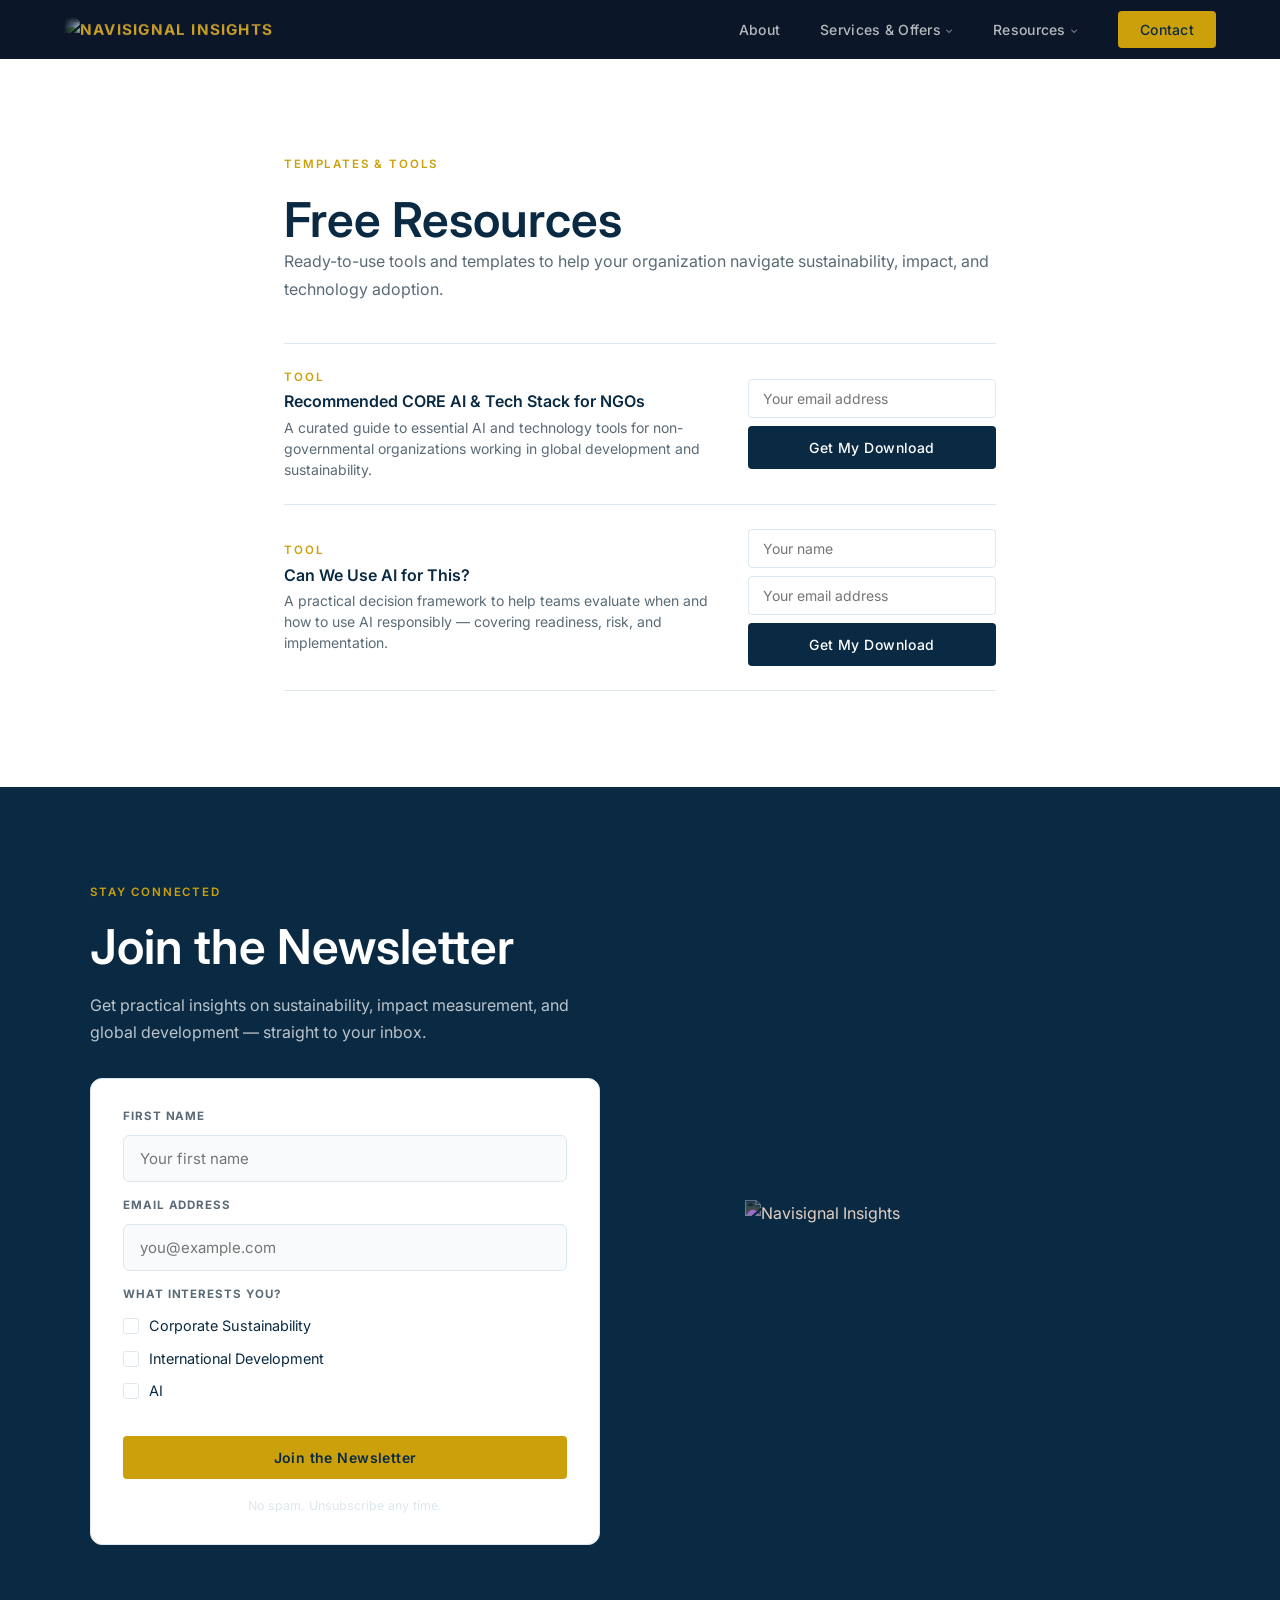
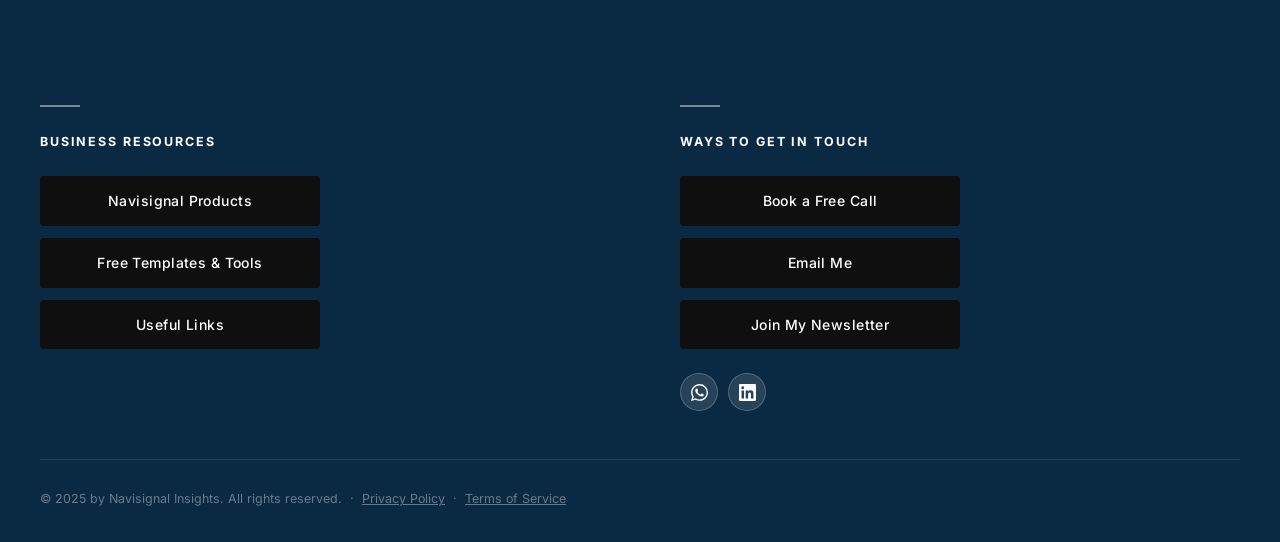
==== commit 12cb816a: "Switch AI freebie lead magnet to new Kit form 9922198 Replaces the old form (9474269), which had a m" ====
--- a/free-stuff.html
+++ b/free-stuff.html
@@ -105,11 +105,15 @@
             <h3>Can We Use AI for This?</h3>
             <p>A practical decision framework to help teams evaluate when and how to use AI responsibly — covering readiness, risk, and implementation.</p>
           </div>
-          <form class="kit-resource-form" action="https://app.kit.com/forms/9474269/subscriptions" method="post">
-            <input type="hidden" name="tags[]" value="19714394">
+          <form class="kit-resource-form" id="aiFreebieFormFreeStuff" action="https://app.kit.com/forms/9922198/subscriptions" method="post">
+            <input type="text" name="fields[first_name]" placeholder="Your name" autocomplete="given-name">
             <input type="email" name="email_address" placeholder="Your email address" required>
             <button type="submit" class="btn btn-navy">Get My Download</button>
           </form>
+          <div id="aiFreebieFormFreeStuffSuccess" class="lm-success" style="display:none;">
+            <p>You're in!</p>
+            <p>Check your email for the download. Thank you!</p>
+          </div>
         </div>
 
         <!--
--- a/css/styles.css
+++ b/css/styles.css
@@ -1237,7 +1237,7 @@
 .lm-title { font-size: 1.45rem; font-weight: 700; color: var(--navy); margin-bottom: 0.75rem; line-height: 1.25; }
 .lm-desc { font-size: 0.9rem; color: var(--text-muted); margin-bottom: 1.5rem; }
 .lm-form { display: flex; flex-direction: column; gap: 10px; }
-.lm-form input[type="email"] {
+.lm-form input[type="email"], .lm-form input[type="text"] {
   width: 100%;
   padding: 13px 16px;
   border: 1.5px solid var(--border);
@@ -1249,7 +1249,7 @@
   outline: none;
   transition: border-color var(--transition);
 }
-.lm-form input[type="email"]:focus { border-color: var(--gold); background: white; }
+.lm-form input[type="email"]:focus, .lm-form input[type="text"]:focus { border-color: var(--gold); background: white; }
 .lm-form .btn { width: 100%; justify-content: center; }
 .lm-note { font-size: 0.75rem; color: var(--text-muted); text-align: center; margin-top: 8px; margin-bottom: 0; }
 .lm-success { text-align: center; padding: 8px 0; }
